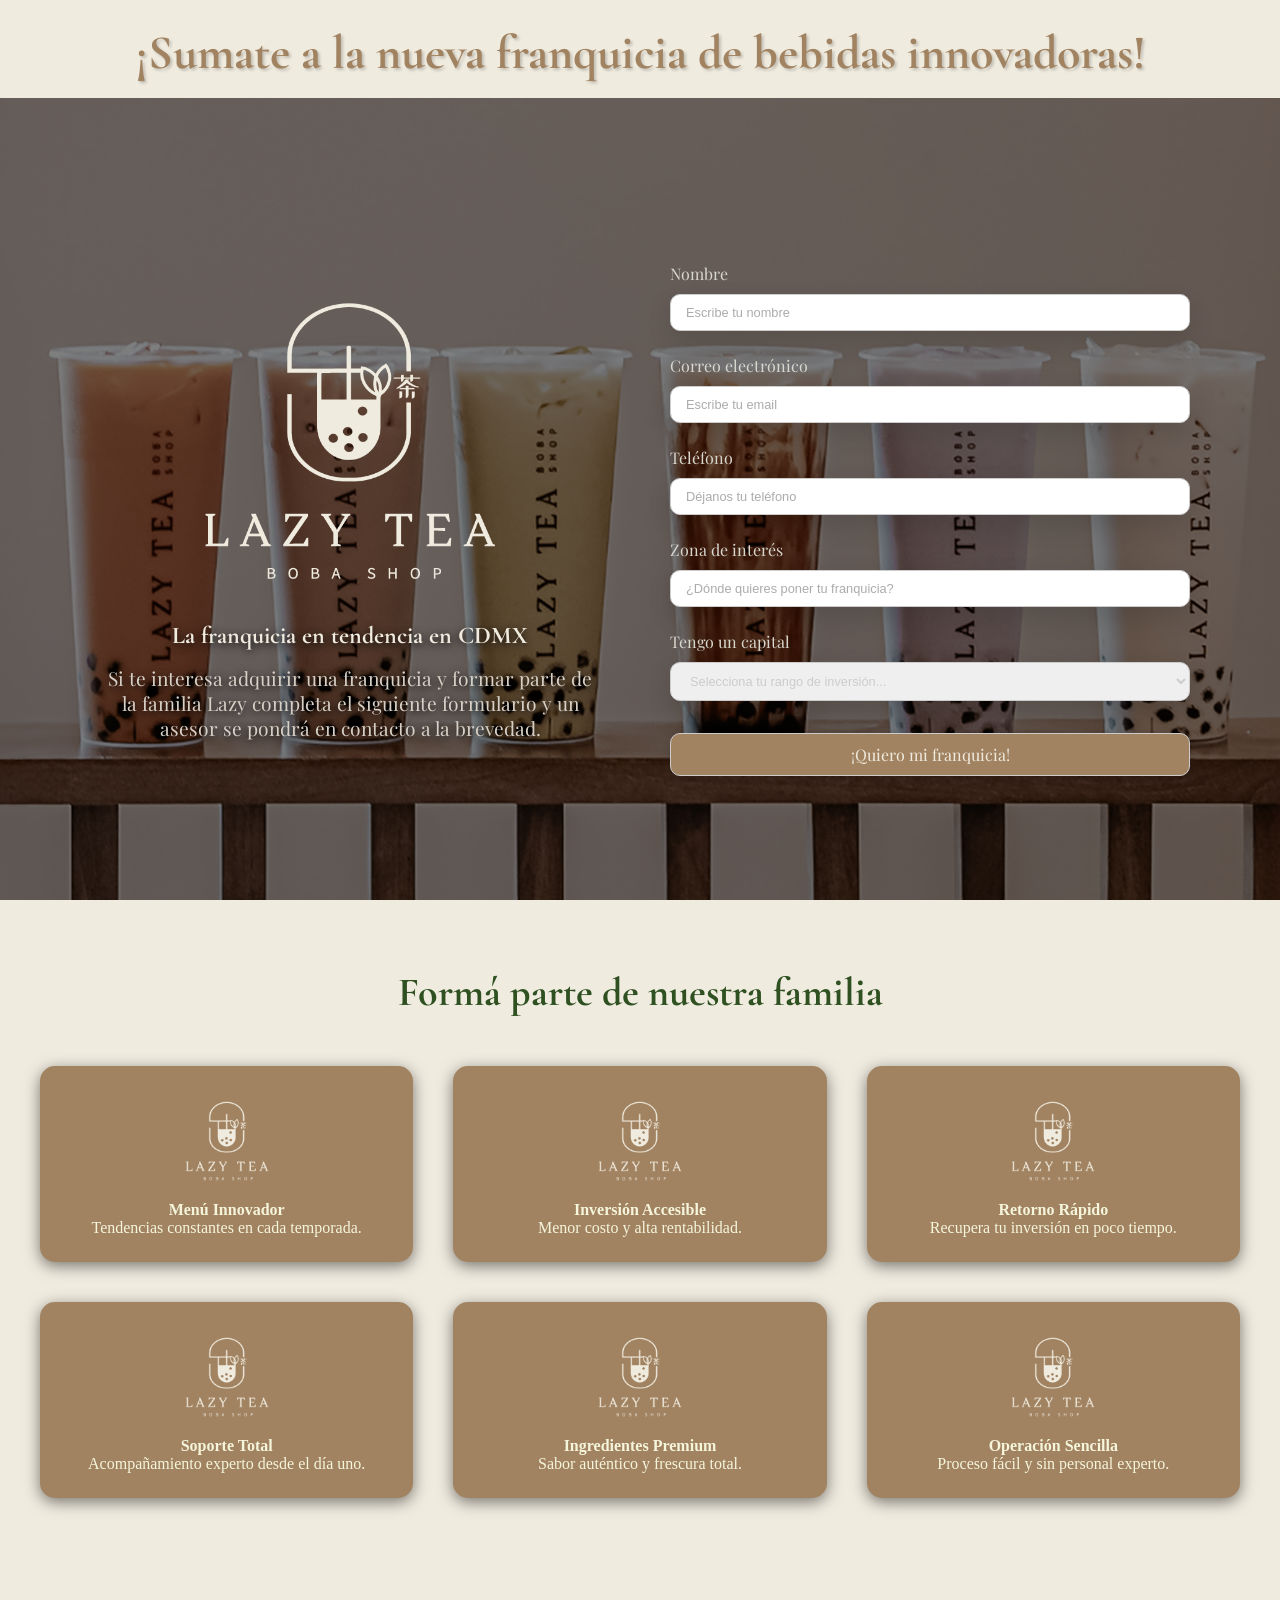
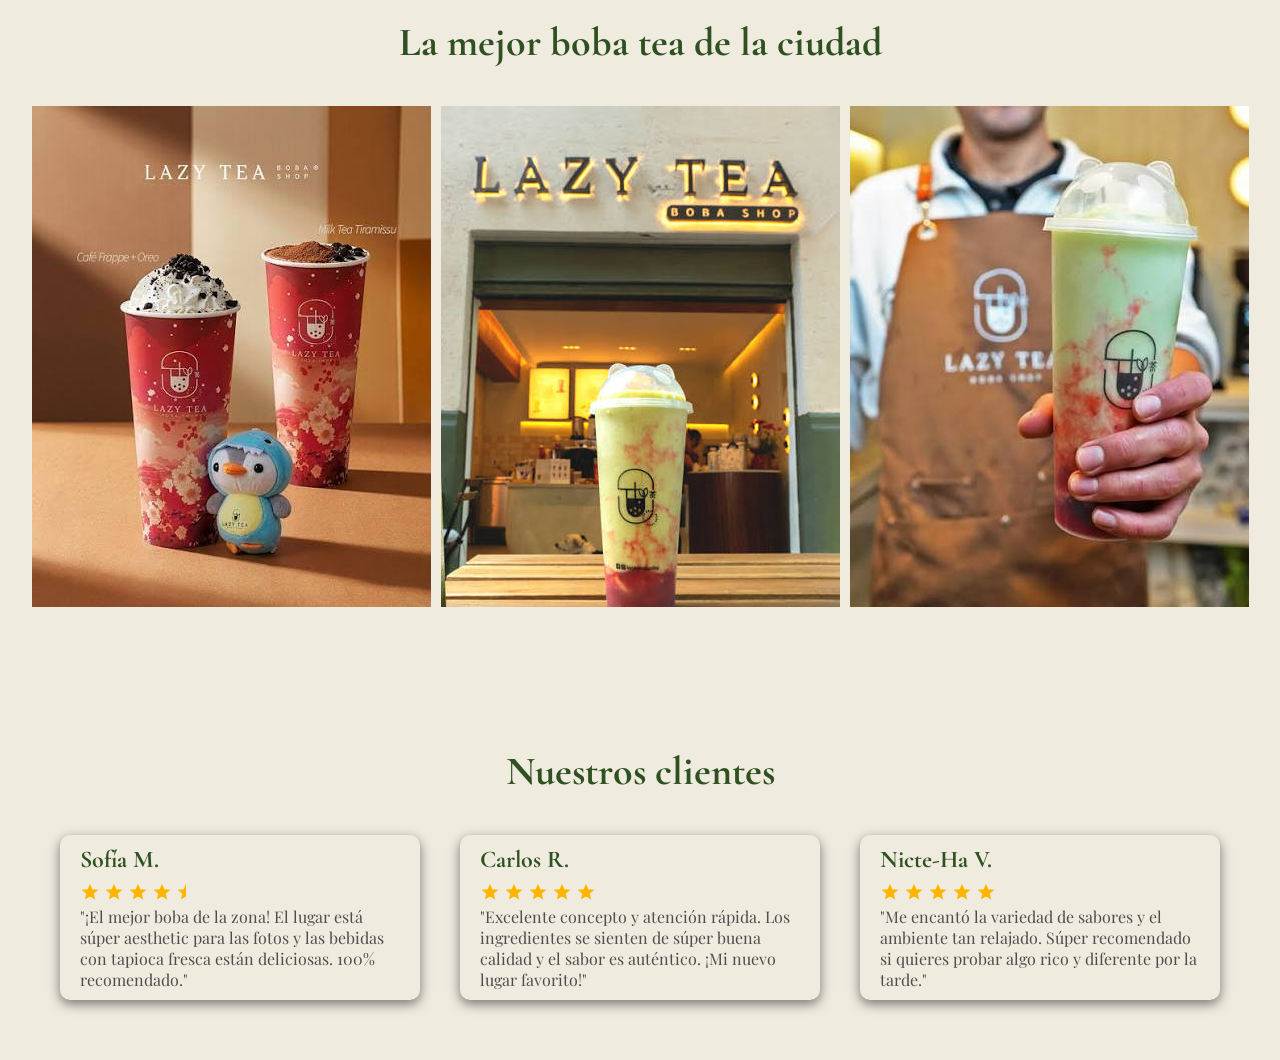
==== index.html @ 4c501038 "fix: forzar actualización de rutas e iconos" ====
<!doctype html>
<html lang="es">
  <head>
    <meta charset="UTF-8" />
    <meta name="viewport" content="width=device-width, initial-scale=1.0" />
    <title>Lazy Tea Boba Shop Franquicias</title>
    <link rel="preconnect" href="https://fonts.googleapis.com" />
    <link rel="preconnect" href="https://fonts.gstatic.com" crossorigin />
    <link
      href="https://fonts.googleapis.com/css2?family=Cormorant+Garamond:ital,wght@0,300..700;1,300..700&family=Playfair+Display:ital,wght@0,400..900;1,400..900&display=swap"
      rel="stylesheet"
    />
    <link rel="stylesheet" href="./styles/style.css" />
  </head>
  <body>
    <div class="container">
      <header class="header">
        <h2 class="header__title">
          ¡Sumate a la nueva franquicia de bebidas innovadoras!
        </h2>
      </header>

      <section class="hero-section">
        <div class="hero-section__container">
          <div class="hero-section__info">
            <img
              class="hero-section__logo"
              src="./assets/icon/Logo BCO.png"
              alt="Logo Lazy Tea"
            />
            <h2 class="hero-section__title">
              La franquicia en tendencia en CDMX
            </h2>
            <p class="hero-section__description">
              Si te interesa adquirir una franquicia y formar parte de la
              familia Lazy completa el siguiente formulario y un asesor se
              pondrá en contacto a la brevedad.
            </p>
          </div>

          <div class="form-section__form">
            <form class="form">
              <!-- Nombre -->
              <div class="form__group">
                <label class="form__label" for="nombre">Nombre</label>
                <input
                  class="form__input"
                  type="text"
                  id="nombre"
                  placeholder="Escribe tu nombre"
                  required
                />
              </div>

              <!-- Correo -->
              <div class="form__group">
                <label class="form__label" for="correo"
                  >Correo electrónico</label
                >
                <input
                  class="form__input"
                  type="email"
                  id="correo"
                  placeholder="Escribe tu email"
                  required
                />
              </div>

              <!-- Teléfono -->
              <div class="form__group">
                <label class="form__label" for="telefono">Teléfono</label>
                <input
                  class="form__input"
                  type="tel"
                  id="telefono"
                  placeholder="Déjanos tu teléfono"
                  required
                />
              </div>

              <!-- Zona de interés -->
              <div class="form__group">
                <label class="form__label" for="zona">Zona de interés</label>
                <input
                  class="form__input"
                  type="text"
                  id="zona"
                  placeholder="¿Dónde quieres poner tu franquicia?"
                  required
                />
              </div>

              <!-- Capital -->
              <div class="form__group">
                <label class="form__label" for="capital"
                  >Tengo un capital</label
                >
                <select
                  class="form__input"
                  name="capital"
                  id="capital"
                  required
                >
                  <option value="" disabled selected>
                    Selecciona tu rango de inversión...
                  </option>
                  <option value="250k - 500k">$250,000 - $500,000 MXN</option>
                  <option value="500k - 750K">$500,000 - $750,000 MXN</option>
                  <option value="750k - 1M">$750,000 - $1,000,000 MXN</option>
                  <option value="1M +">Más de $1,000,000.00</option>
                </select>
              </div>

              <button class="form__button" type="submit">
                ¡Quiero mi franquicia!
              </button>
            </form>
          </div>
        </div>
      </section>

      <section class="features">
        <div class="features__content">
          <h3 class="features__title">Formá parte de nuestra familia</h3>
          <div class="features__item">
            <img
              class="features__item-img"
              src="./assets/icon/Logo BCO.png"
              alt="Menú Innovador"
            />
            <p class="features__item-title"><b>Menú Innovador</b></p>
            <p class="features__item-description">
              Tendencias constantes en cada temporada.
            </p>
          </div>
          <div class="features__item">
            <img
              class="features__item-img"
              src="./assets/icon/Logo BCO.png"
              alt="Inversión Accesible"
            />
            <p class="features__item-title"><b>Inversión Accesible</b></p>
            <p class="features__item-description">
              Menor costo y alta rentabilidad.
            </p>
          </div>
          <div class="features__item">
            <img
              class="features__item-img"
              src="./assets/icon/Logo BCO.png"
              alt="Retorno Rápido"
            />
            <p class="features__item-title"><b>Retorno Rápido</b></p>
            <p class="features__item-description">
              Recupera tu inversión en poco tiempo.
            </p>
          </div>
          <div class="features__item">
            <img
              class="features__item-img"
              src="./assets/icon/Logo BCO.png"
              alt="Soporte Total"
            />
            <p class="features__item-title"><b>Soporte Total</b></p>
            <p class="features__item-description">
              Acompañamiento experto desde el día uno.
            </p>
          </div>
          <div class="features__item">
            <img
              class="features__item-img"
              src="./assets/icon/Logo BCO.png"
              alt="Ingredientes Premium"
            />
            <p class="features__item-title"><b>Ingredientes Premium</b></p>
            <p class="features__item-description">
              Sabor auténtico y frescura total.
            </p>
          </div>
          <div class="features__item">
            <img
              class="features__item-img"
              src="./assets/icon/Logo BCO.png"
              alt="Operación Sencilla"
            />
            <p class="features__item-title"><b>Operación Sencilla</b></p>
            <p class="features__item-description">
              Proceso fácil y sin personal experto.
            </p>
          </div>
        </div>
      </section>

      <section class="content">
        <p class="content__title"><b> La mejor boba tea de la ciudad </b></p>
        <div class="content__gallery">
          <img
            src="./assets/images/background/images (1).jfif"
            alt="Boba Tea 1"
          />
          <img
            src="./assets/images/background/images (2).jfif"
            alt="Boba Tea 2"
          />
          <img
            src="./assets/images/background/images (3).jfif"
            alt="Boba Tea 3"
          />
        </div>
      </section>

      <section class="reviews">
        <div class="reviews__content">
          <h4 class="reviews__title">Nuestros clientes</h4>
          <div class="reviews__card">
            <p class="reviews__user"><b> Sofía M.</b></p>
            <span class="review__stars">
              <img class="review__star" src="assets/icon/stars.svg" alt="" />
              <img class="review__star" src="assets/icon/stars.svg" alt="" />
              <img class="review__star" src="assets/icon/stars.svg" alt="" />
              <img class="review__star" src="assets/icon/stars.svg" alt="" />
              <img
                class="review__star"
                src="assets/icon/half-star.svg"
                alt=""
              />
            </span>
            <p class="reviews__review">
              "¡El mejor boba de la zona! El lugar está súper aesthetic para las
              fotos y las bebidas con tapioca fresca están deliciosas. 100%
              recomendado."
            </p>
          </div>
          <div class="reviews__card">
            <p class="reviews__user"><b>Carlos R.</b></p>
            <span class="review__stars">
              <img class="review__star" src="assets/icon/stars.svg" alt="" />
              <img class="review__star" src="assets/icon/stars.svg" alt="" />
              <img class="review__star" src="assets/icon/stars.svg" alt="" />
              <img class="review__star" src="assets/icon/stars.svg" alt="" />
              <img class="review__star" src="assets/icon/stars.svg" alt="" />
            </span>
            <p class="reviews__review">
              "Excelente concepto y atención rápida. Los ingredientes se sienten
              de súper buena calidad y el sabor es auténtico. ¡Mi nuevo lugar
              favorito!"
            </p>
          </div>
          <div class="reviews__card">
            <p class="reviews__user"><b>Nicte-Ha V.</b></p>
            <span class="review__stars">
              <img class="review__star" src="assets/icon/stars.svg" alt="" />
              <img class="review__star" src="assets/icon/stars.svg" alt="" />
              <img class="review__star" src="assets/icon/stars.svg" alt="" />
              <img class="review__star" src="assets/icon/stars.svg" alt="" />
              <img class="review__star" src="assets/icon/stars.svg" alt="" />
            </span>
            <p class="reviews__review">
              "Me encantó la variedad de sabores y el ambiente tan relajado.
              Súper recomendado si quieres probar algo rico y diferente por la
              tarde."
            </p>
          </div>
        </div>
      </section>
      <footer class="footer"></footer>
    </div>
  </body>
</html>
---- styles/style.css ----
@import url(./main/variables.css);

@import url(./blocks/header.css);
@import url(./blocks/hero.css);
@import url(./blocks/form.css);
@import url(./blocks/features.css);
@import url(./blocks/features.css);
@import url(./blocks/content.css);
@import url(./blocks/reviews.css);
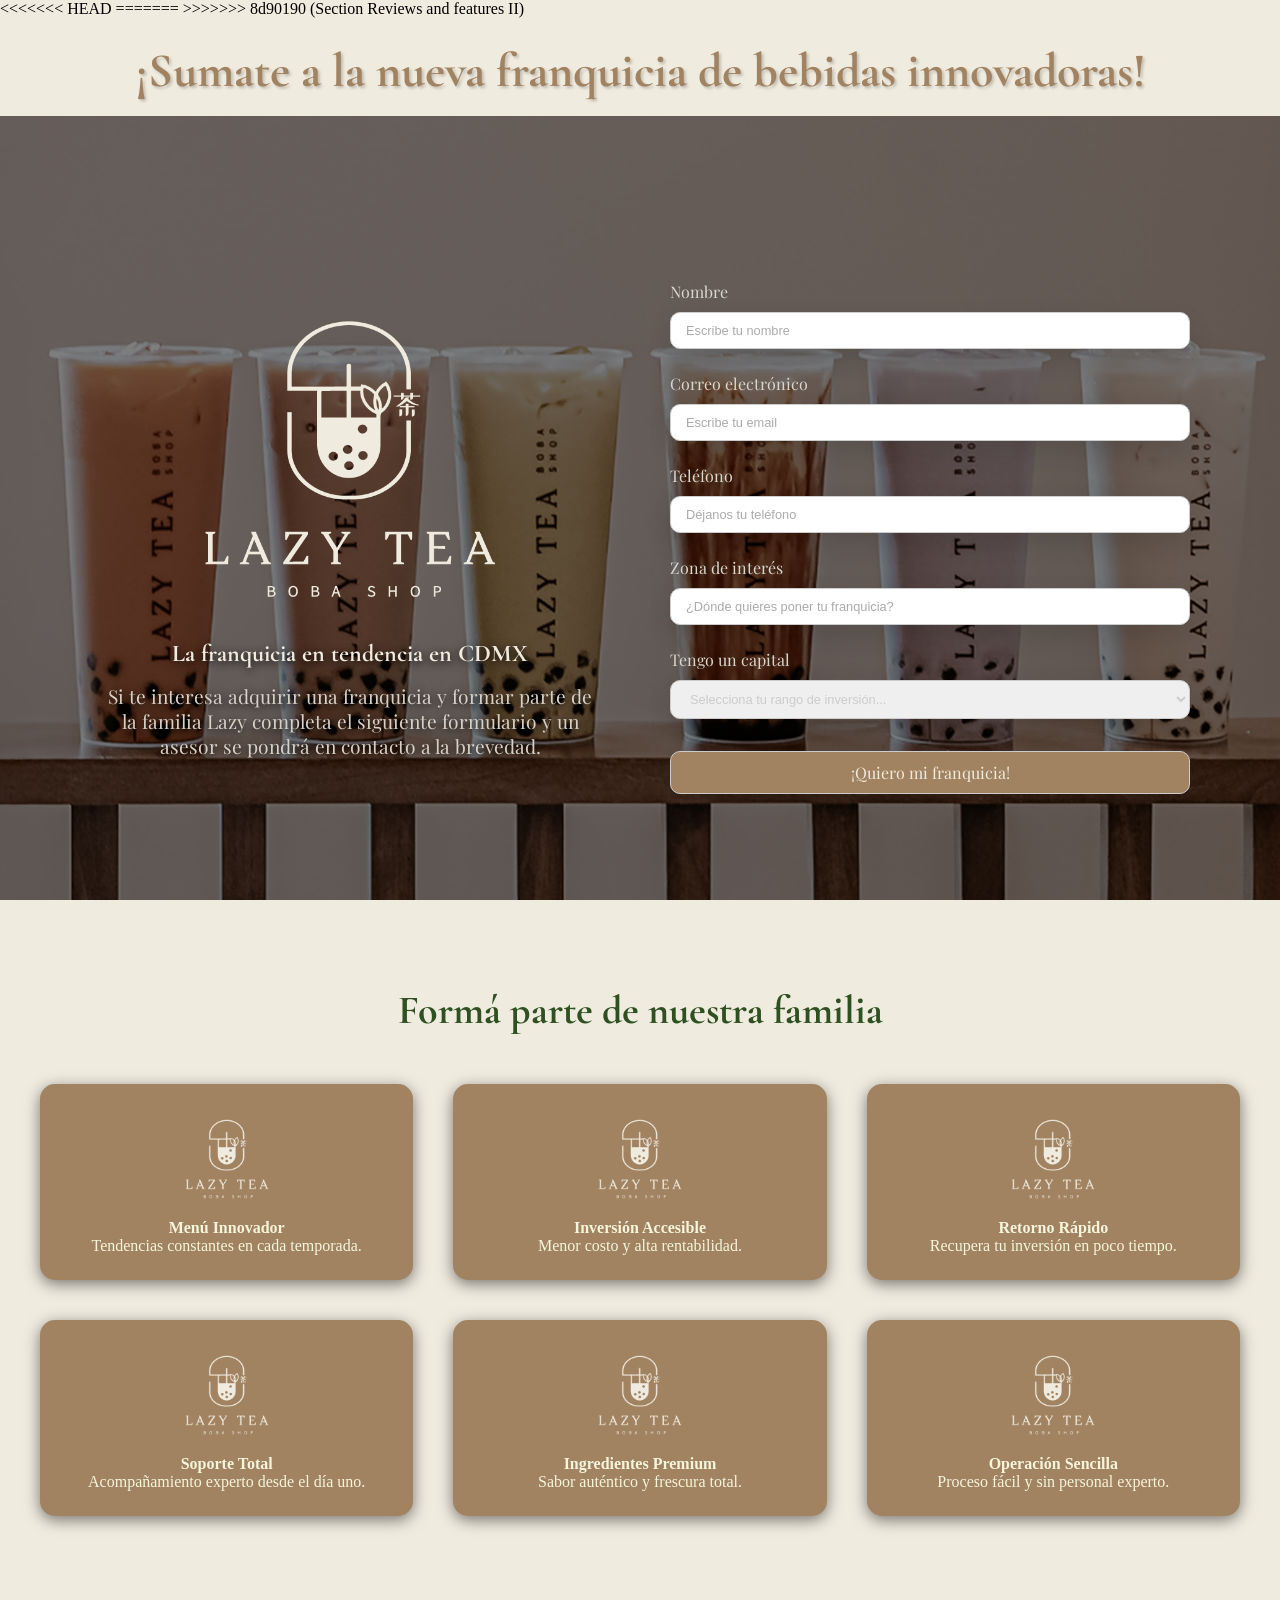
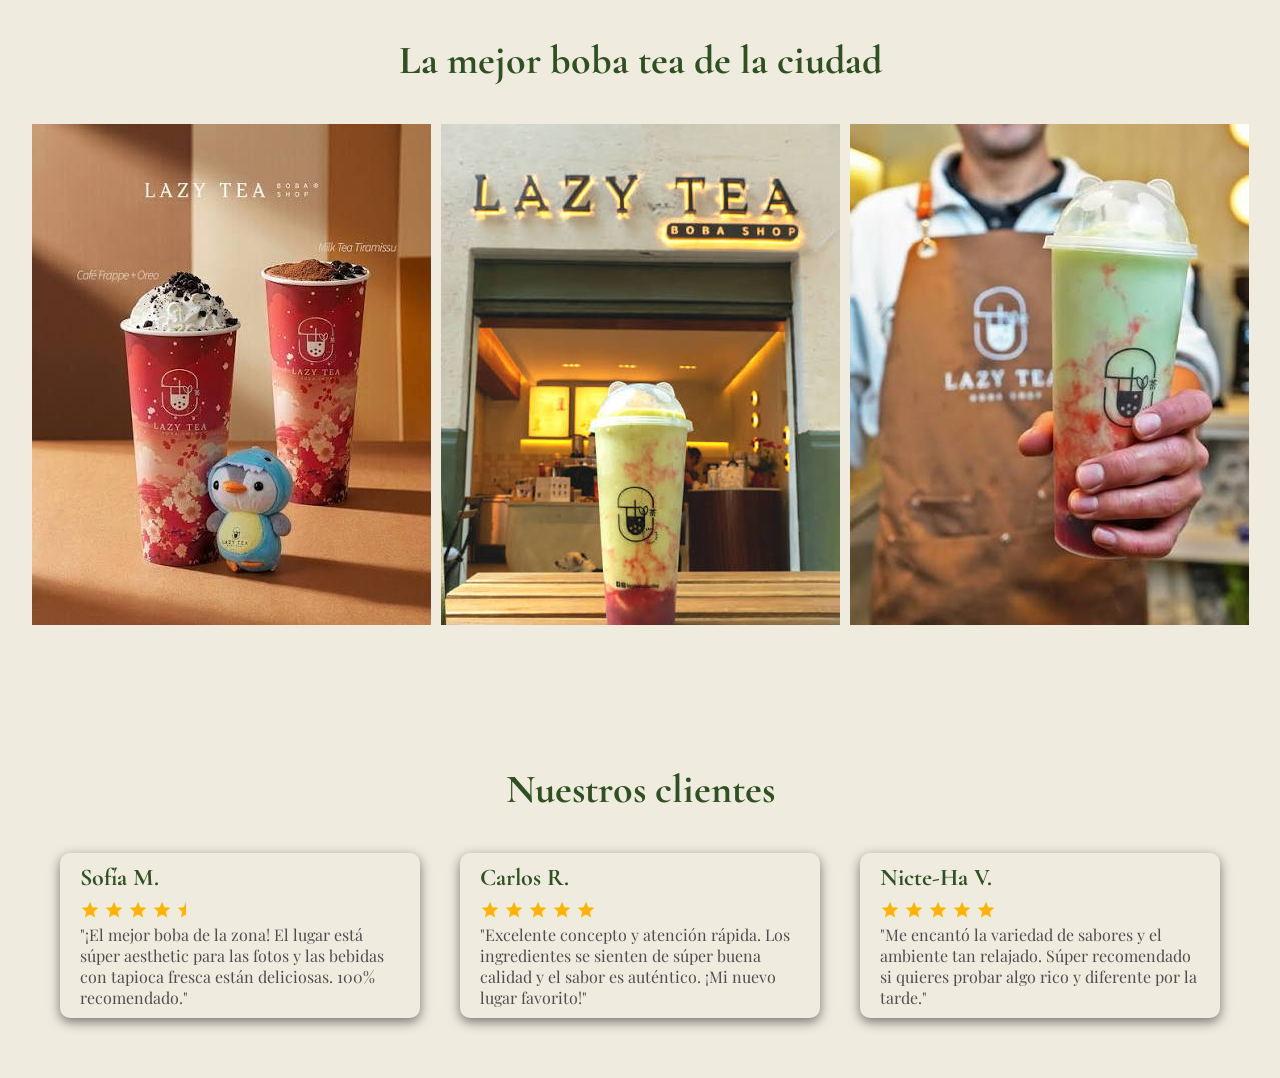
==== commit da9786c0: "fix: actualizacion de rutas y estilos" ====
--- a/index.html
+++ b/index.html
@@ -4,6 +4,7 @@
     <meta charset="UTF-8" />
     <meta name="viewport" content="width=device-width, initial-scale=1.0" />
     <title>Lazy Tea Boba Shop Franquicias</title>
+<<<<<<< HEAD
     <link rel="preconnect" href="https://fonts.googleapis.com" />
     <link rel="preconnect" href="https://fonts.gstatic.com" crossorigin />
     <link
@@ -13,6 +14,14 @@
     <link rel="stylesheet" href="./styles/style.css" />
   </head>
   <body>
+=======
+    <link rel="preconnect" href="https://fonts.googleapis.com">
+    <link rel="preconnect" href="https://fonts.gstatic.com" crossorigin>
+    <link href="https://fonts.googleapis.com/css2?family=Cormorant+Garamond:ital,wght@0,300..700;1,300..700&family=Playfair+Display:ital,wght@0,400..900;1,400..900&display=swap" rel="stylesheet">
+    <link rel="stylesheet" href="./styles/style.css">
+</head>
+<body>
+>>>>>>> 8d90190 (Section Reviews and features II)
     <div class="container">
       <header class="header">
         <h2 class="header__title">
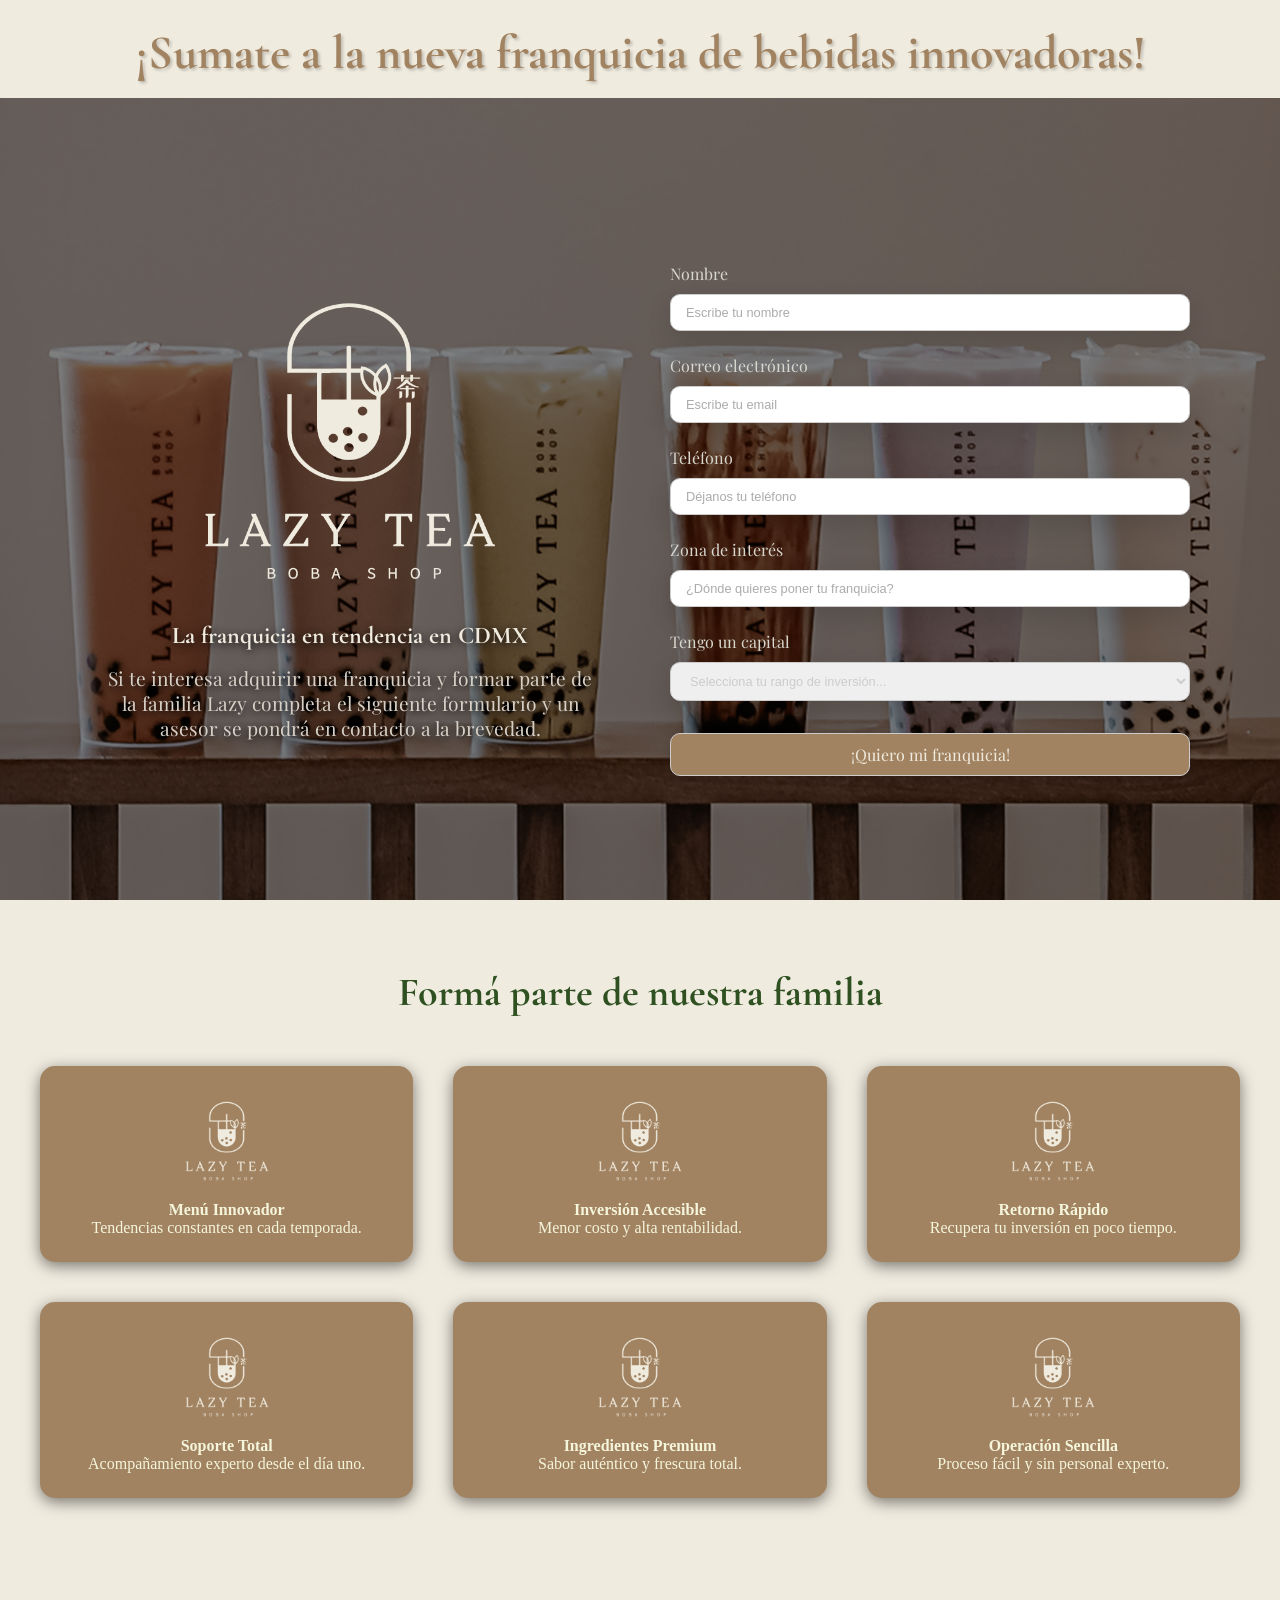
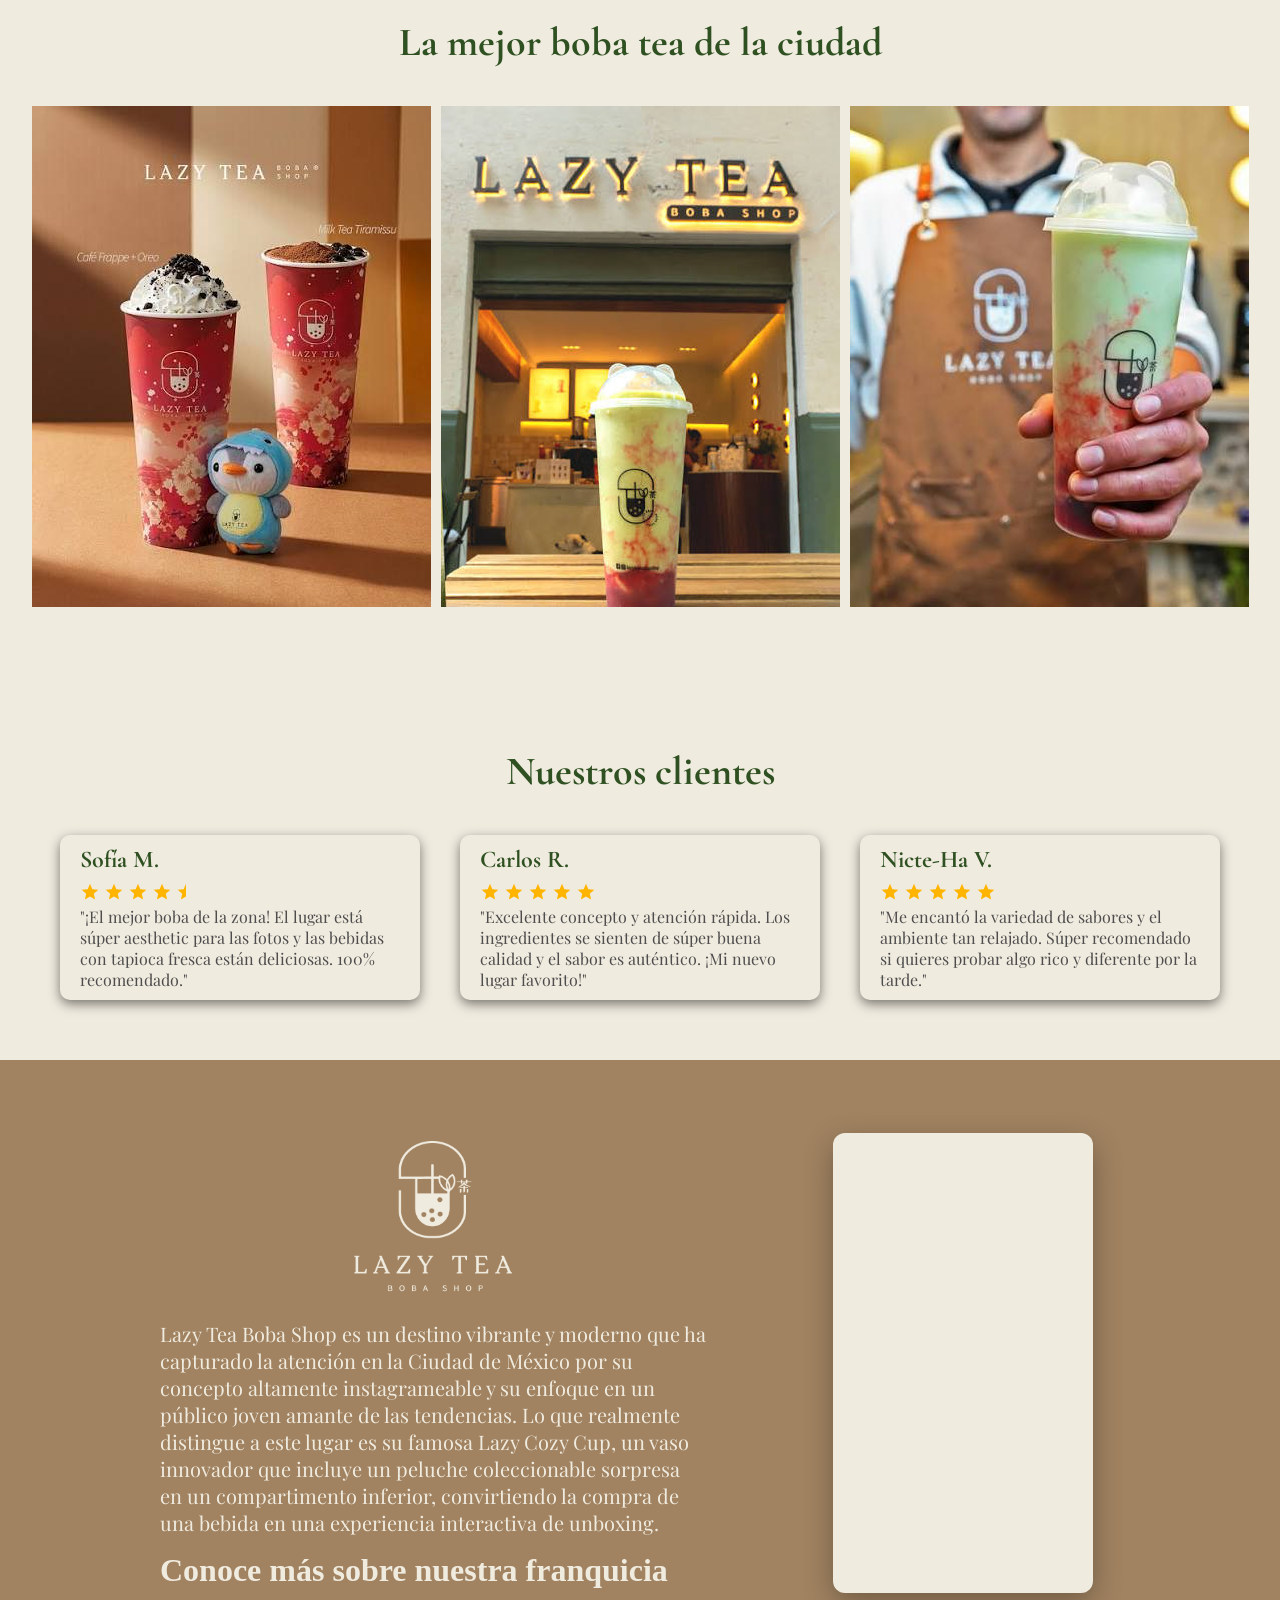
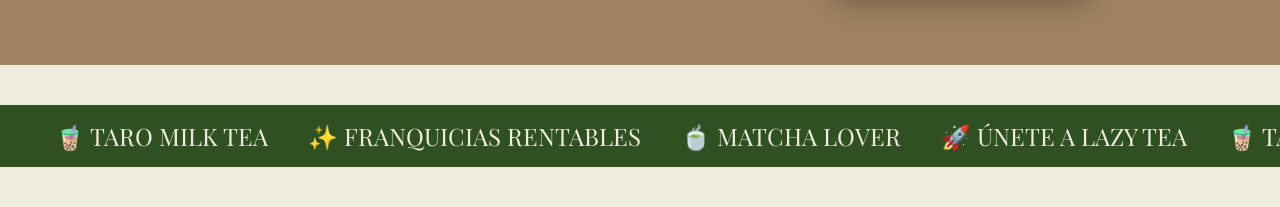
==== commit c33c8d2b: "add sections - Video and Marquee" ====
--- a/index.html
+++ b/index.html
@@ -4,7 +4,6 @@
     <meta charset="UTF-8" />
     <meta name="viewport" content="width=device-width, initial-scale=1.0" />
     <title>Lazy Tea Boba Shop Franquicias</title>
-<<<<<<< HEAD
     <link rel="preconnect" href="https://fonts.googleapis.com" />
     <link rel="preconnect" href="https://fonts.gstatic.com" crossorigin />
     <link
@@ -14,14 +13,12 @@
     <link rel="stylesheet" href="./styles/style.css" />
   </head>
   <body>
-=======
     <link rel="preconnect" href="https://fonts.googleapis.com">
     <link rel="preconnect" href="https://fonts.gstatic.com" crossorigin>
     <link href="https://fonts.googleapis.com/css2?family=Cormorant+Garamond:ital,wght@0,300..700;1,300..700&family=Playfair+Display:ital,wght@0,400..900;1,400..900&display=swap" rel="stylesheet">
     <link rel="stylesheet" href="./styles/style.css">
 </head>
 <body>
->>>>>>> 8d90190 (Section Reviews and features II)
     <div class="container">
       <header class="header">
         <h2 class="header__title">
@@ -272,6 +269,49 @@
           </div>
         </div>
       </section>
+      <section class="video">
+        <div class="video__background">
+          <div class="video__title-container">
+            <img src="./assets/icon/Logo BCO.png" alt="">
+            <p class="video__container-description">Lazy Tea Boba Shop es un destino vibrante y moderno que ha capturado la atención en la Ciudad de México por su concepto altamente instagrameable y su enfoque en un público joven amante de las tendencias. Lo que realmente distingue a este lugar es su famosa Lazy Cozy Cup, un vaso innovador que incluye un peluche coleccionable sorpresa en un compartimento inferior, convirtiendo la compra de una bebida en una experiencia interactiva de unboxing.</p>
+            <h4 >Conoce más sobre nuestra franquicia</h4>
+          </div>
+          <div class="video__container">
+            <iframe src="https://www.youtube.com/embed/dgADpzmaeHM" 
+            title="YouTube video player" 
+            frameborder="0" 
+            allow="accelerometer; autoplay; clipboard-write; encrypted-media; gyroscope; picture-in-picture; web-share" 
+            allowfullscreen>
+            </iframe>
+          </div>
+        </div>
+      </section>
+
+      <section class="marquee">
+        <div class="marquee__container">
+          <div class="marquee__track">
+            <div class="marquee__content">
+              <span>🧋 Taro Milk Tea</span>
+              <span>✨ Franquicias Rentables</span>
+              <span>🍵 Matcha Lover</span>
+              <span>🚀 Únete a Lazy Tea</span>
+            </div>
+            <div class="marquee__content" aria-hidden="true">
+              <span>🧋 Taro Milk Tea</span>
+              <span>✨ Franquicias Rentables</span>
+              <span>🍵 Matcha Lover</span>
+              <span>🚀 Únete a Lazy Tea</span>
+          </div>
+            <div class="marquee__content" aria-hidden="true">
+              <span>🧋 Taro Milk Tea</span>
+              <span>✨ Franquicias Rentables</span>
+              <span>🍵 Matcha Lover</span>
+              <span>🚀 Únete a Lazy Tea</span>
+          </div>
+          </div>
+        </div>
+      </section>
+
       <footer class="footer"></footer>
     </div>
   </body>
--- a/styles/style.css
+++ b/styles/style.css
@@ -7,3 +7,5 @@
 @import url(./blocks/features.css);
 @import url(./blocks/content.css);
 @import url(./blocks/reviews.css);
+@import url(./blocks/video.css);
+@import url(./blocks/marquee.css);
--- a/styles/style.css
+++ b/styles/style.css
@@ -7,3 +7,5 @@
 @import url(./blocks/features.css);
 @import url(./blocks/content.css);
 @import url(./blocks/reviews.css);
+@import url(./blocks/video.css);
+@import url(./blocks/marquee.css);
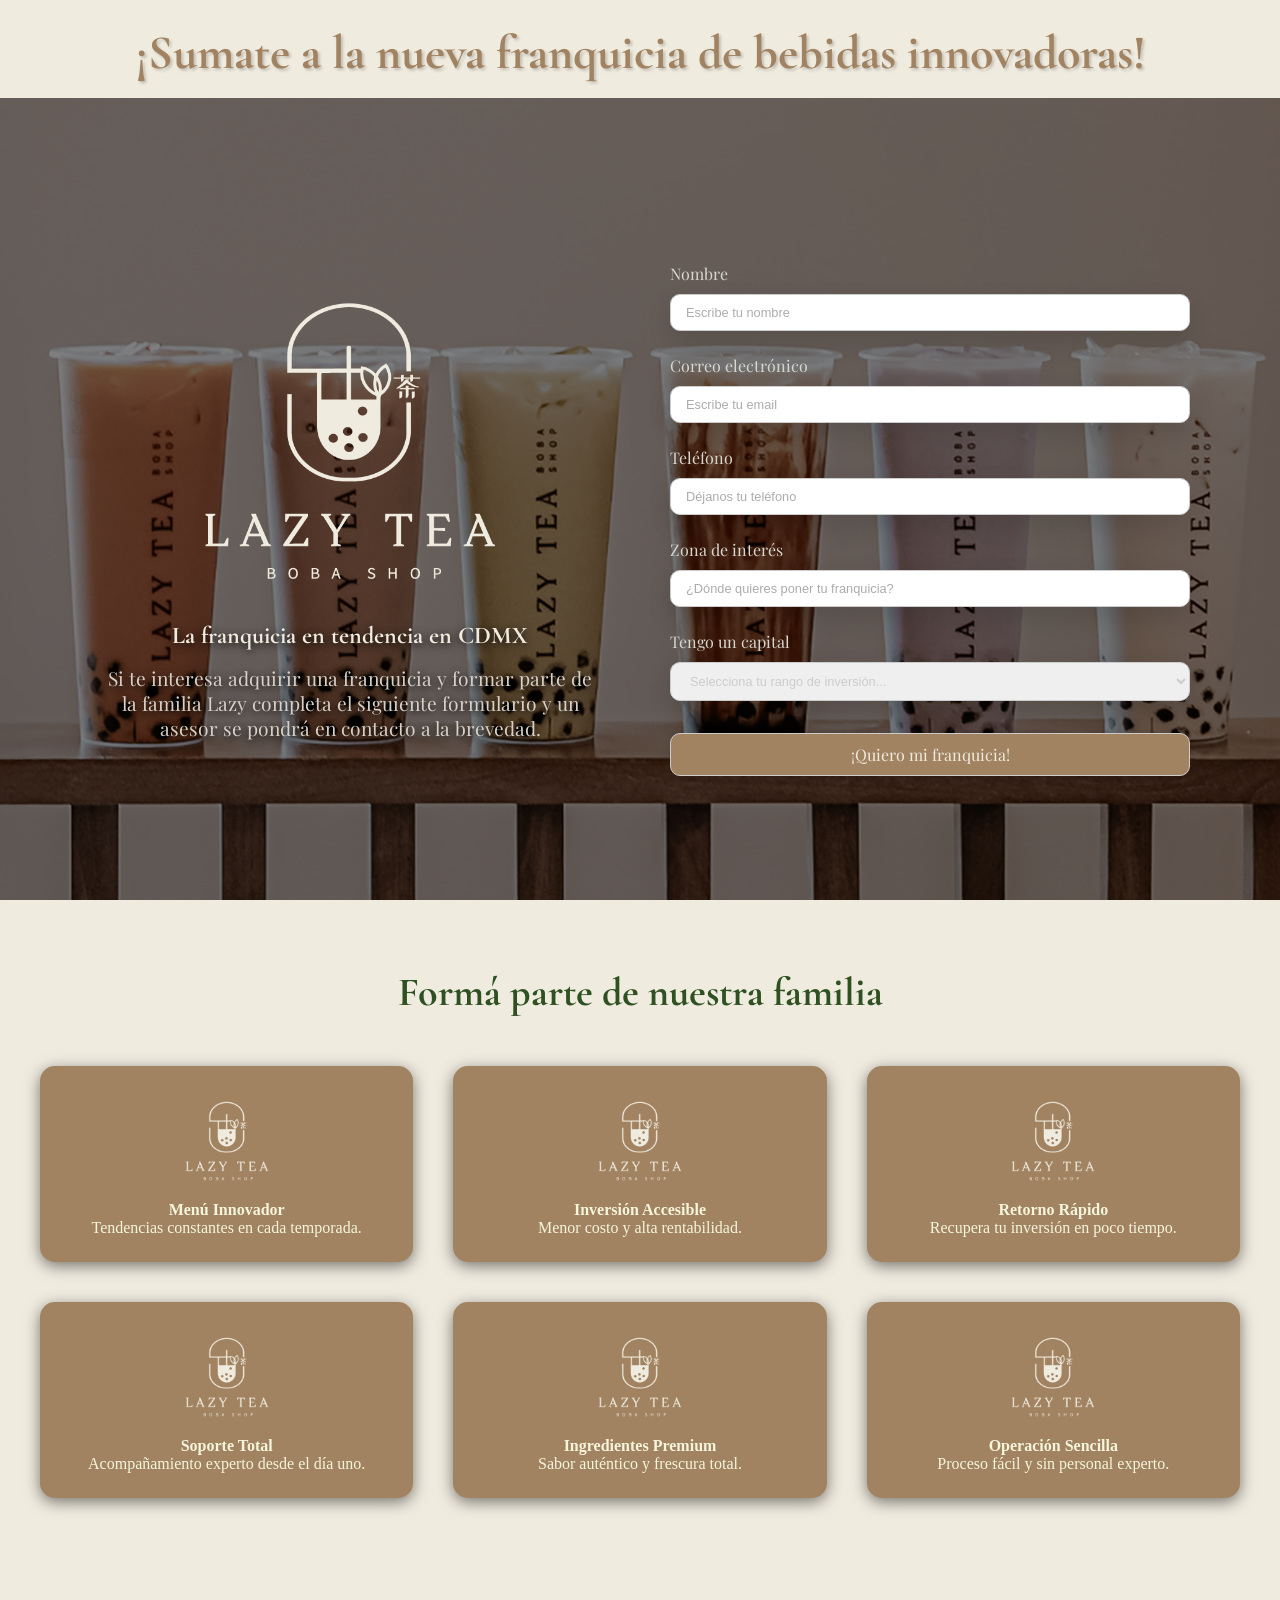
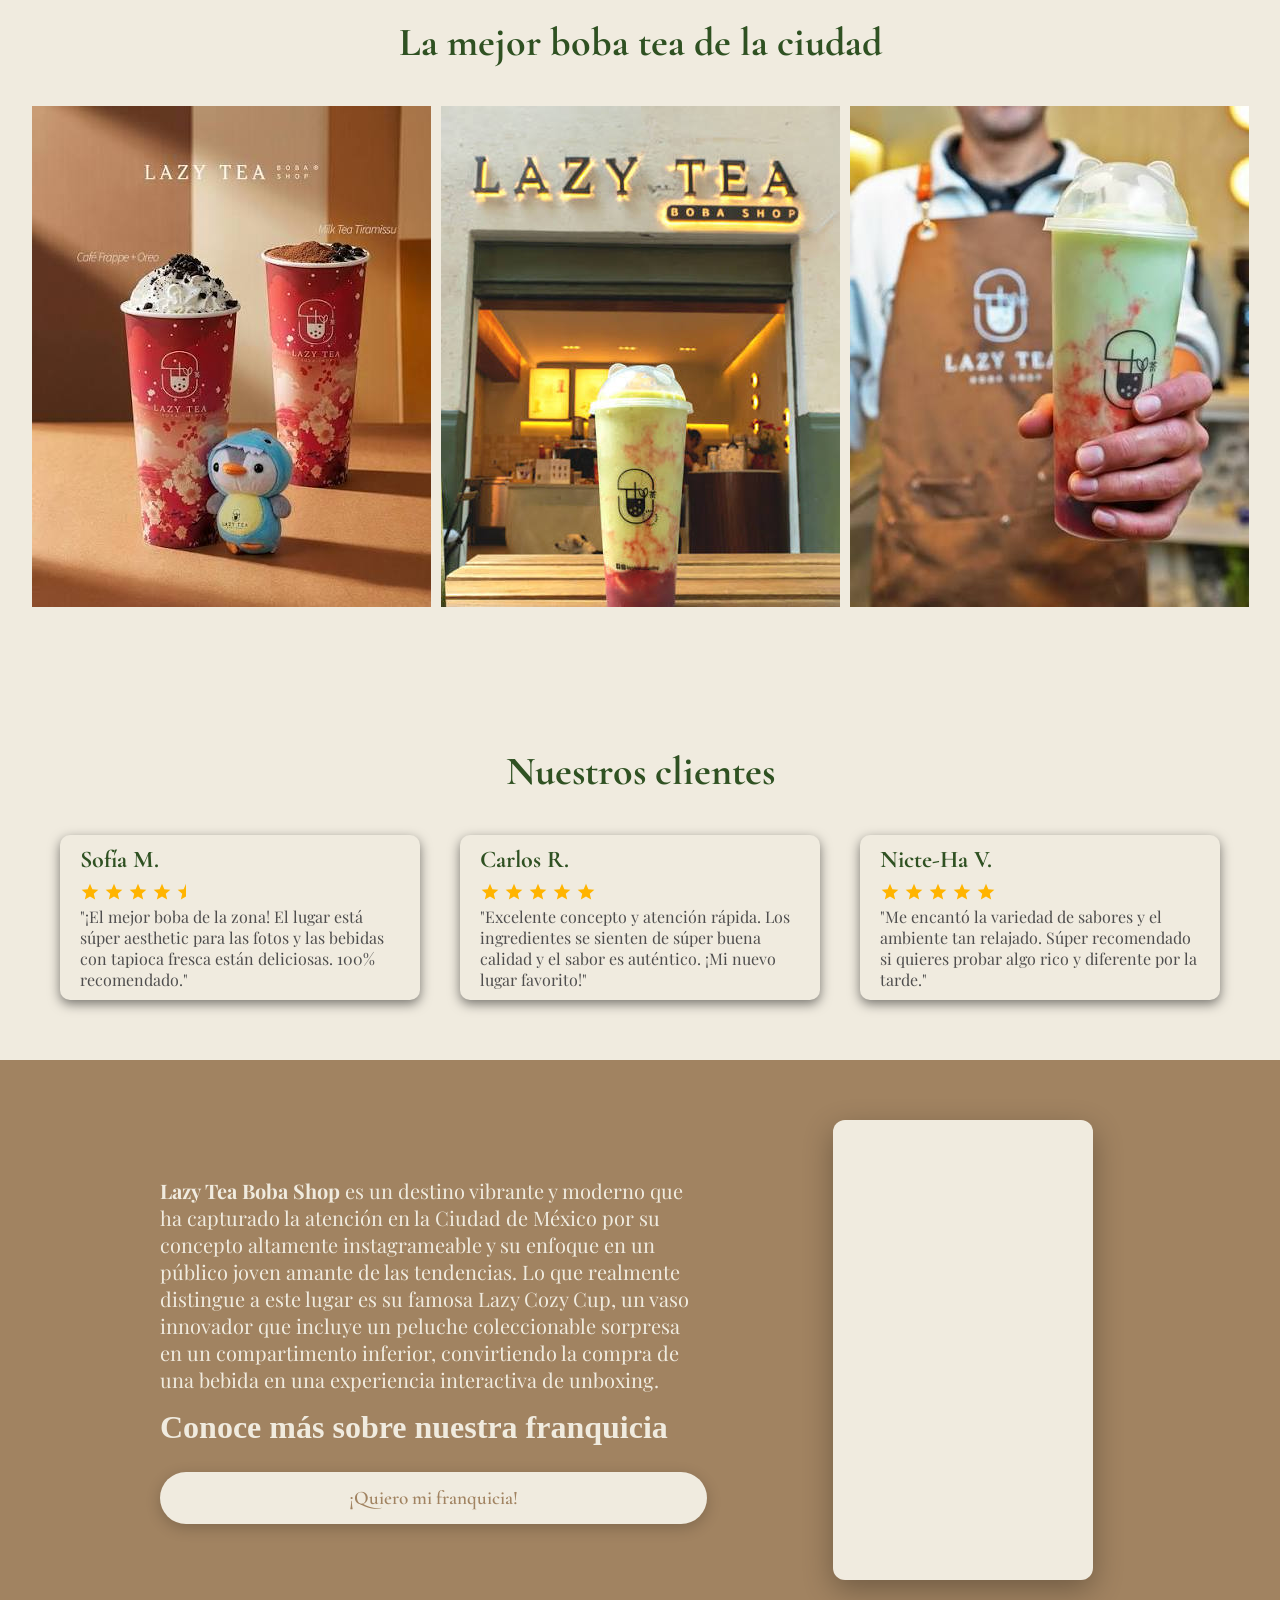
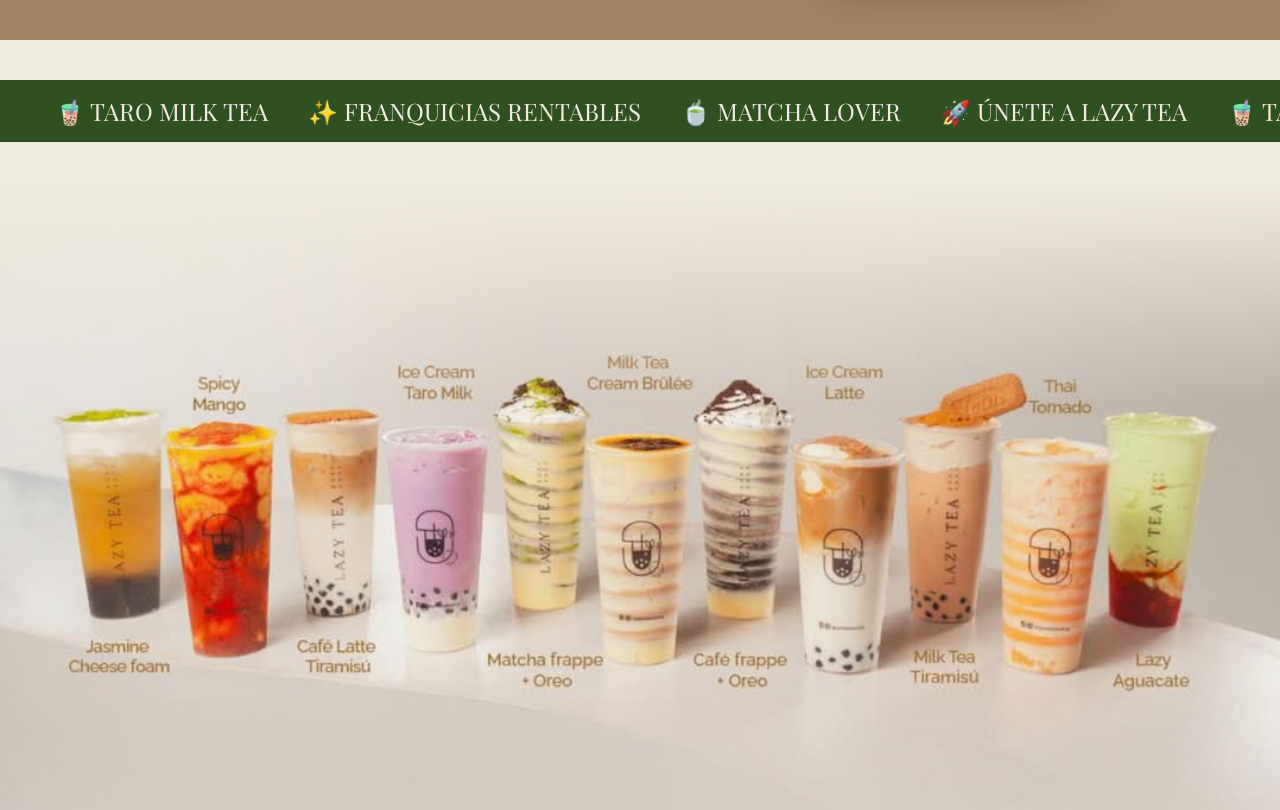
==== commit f2584b4c: "add sections - Img Background Bobas and Button" ====
--- a/index.html
+++ b/index.html
@@ -26,7 +26,7 @@
         </h2>
       </header>
 
-      <section class="hero-section">
+      <section class="hero-section" id="formulario">
         <div class="hero-section__container">
           <div class="hero-section__info">
             <img
@@ -272,9 +272,10 @@
       <section class="video">
         <div class="video__background">
           <div class="video__title-container">
-            <img src="./assets/icon/Logo BCO.png" alt="">
-            <p class="video__container-description">Lazy Tea Boba Shop es un destino vibrante y moderno que ha capturado la atención en la Ciudad de México por su concepto altamente instagrameable y su enfoque en un público joven amante de las tendencias. Lo que realmente distingue a este lugar es su famosa Lazy Cozy Cup, un vaso innovador que incluye un peluche coleccionable sorpresa en un compartimento inferior, convirtiendo la compra de una bebida en una experiencia interactiva de unboxing.</p>
+            
+            <p class="video__container-description"> <b>Lazy Tea Boba Shop</b> es un destino vibrante y moderno que ha capturado la atención en la Ciudad de México por su concepto altamente instagrameable y su enfoque en un público joven amante de las tendencias. Lo que realmente distingue a este lugar es su famosa Lazy Cozy Cup, un vaso innovador que incluye un peluche coleccionable sorpresa en un compartimento inferior, convirtiendo la compra de una bebida en una experiencia interactiva de unboxing.</p>
             <h4 >Conoce más sobre nuestra franquicia</h4>
+            <a href="#formulario" class="btn-franchise">¡Quiero mi franquicia!</a>
           </div>
           <div class="video__container">
             <iframe src="https://www.youtube.com/embed/dgADpzmaeHM" 
@@ -309,7 +310,16 @@
               <span>🚀 Únete a Lazy Tea</span>
           </div>
           </div>
-        </div>
+
+        </div>
+      </section>
+      
+      <section class="franchise">
+
+        <div class="franchise__bobas">
+          <img class="bobas" src="./assets/images/background/Bobas.jpg" alt="">
+        </div>
+        
       </section>
 
       <footer class="footer"></footer>
--- a/styles/style.css
+++ b/styles/style.css
@@ -9,3 +9,4 @@
 @import url(./blocks/reviews.css);
 @import url(./blocks/video.css);
 @import url(./blocks/marquee.css);
+@import url(./blocks/franchise.css);
--- a/styles/style.css
+++ b/styles/style.css
@@ -9,3 +9,4 @@
 @import url(./blocks/reviews.css);
 @import url(./blocks/video.css);
 @import url(./blocks/marquee.css);
+@import url(./blocks/franchise.css);
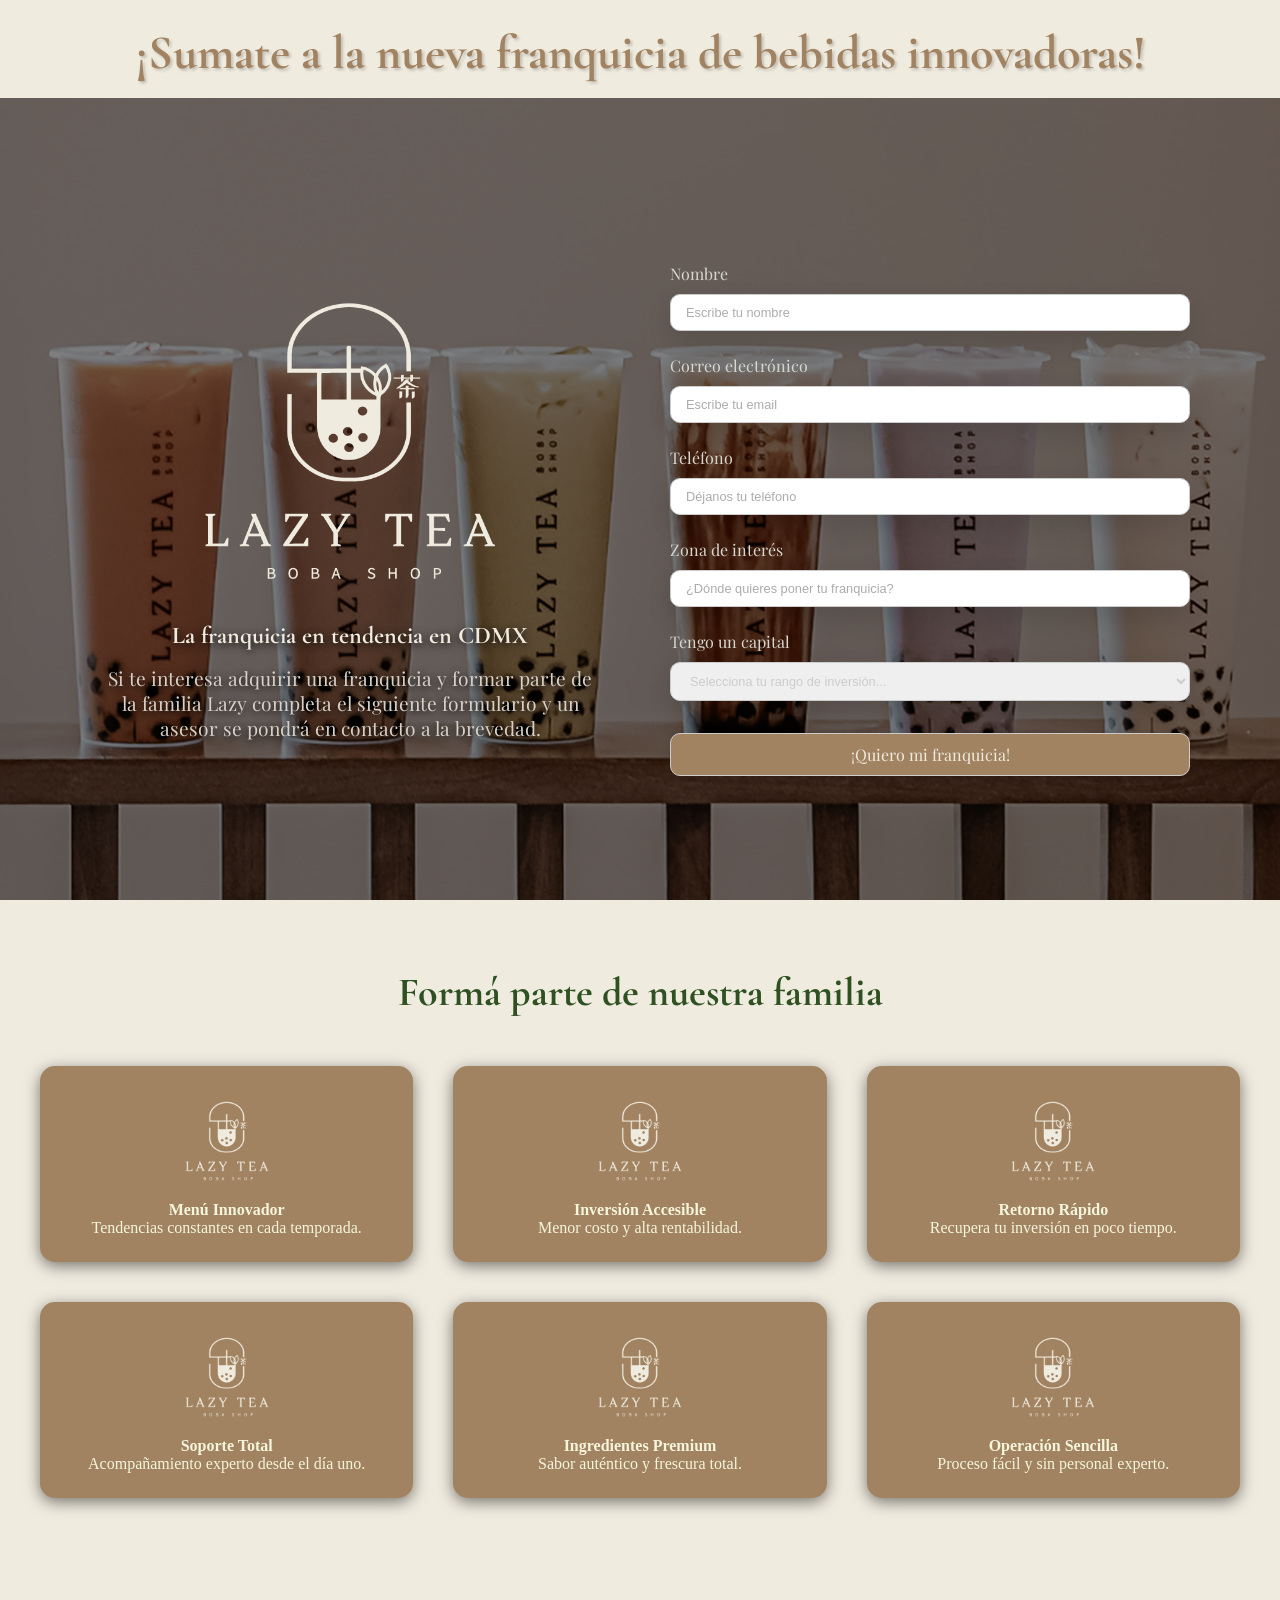
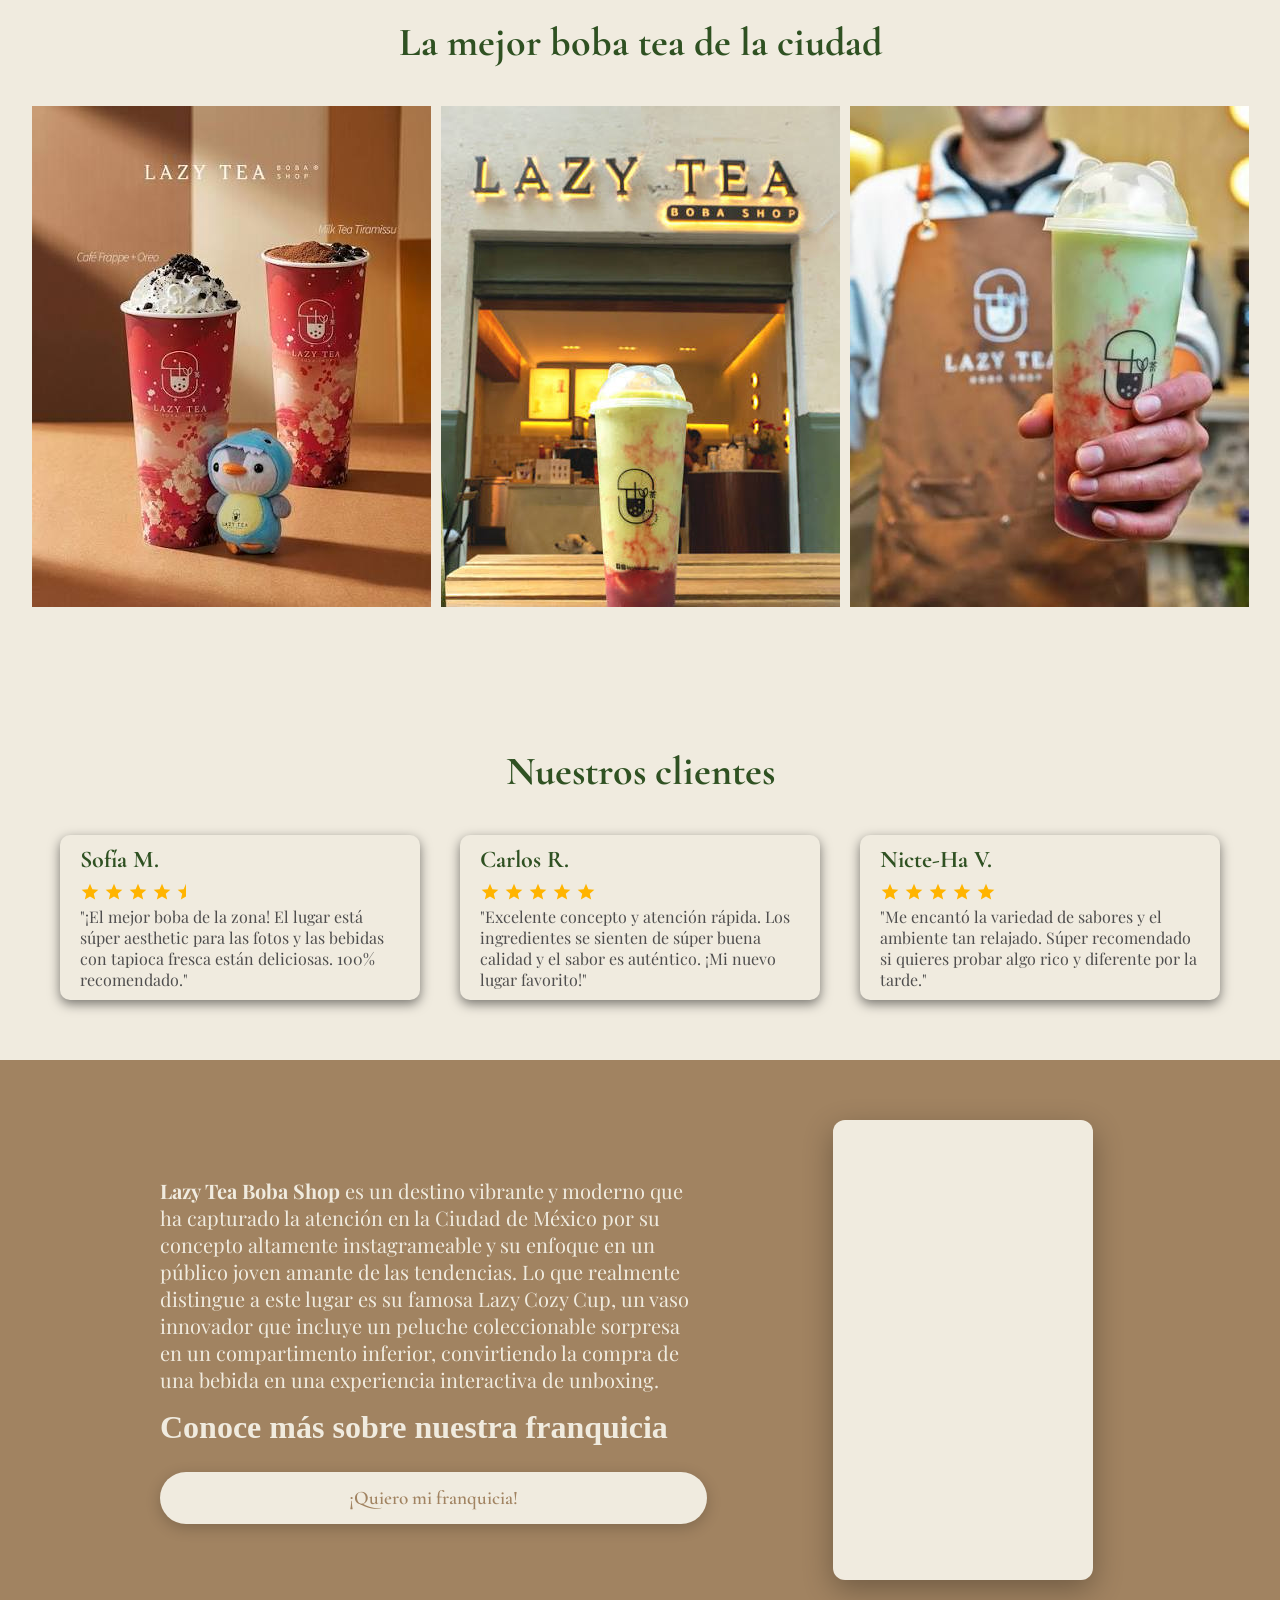
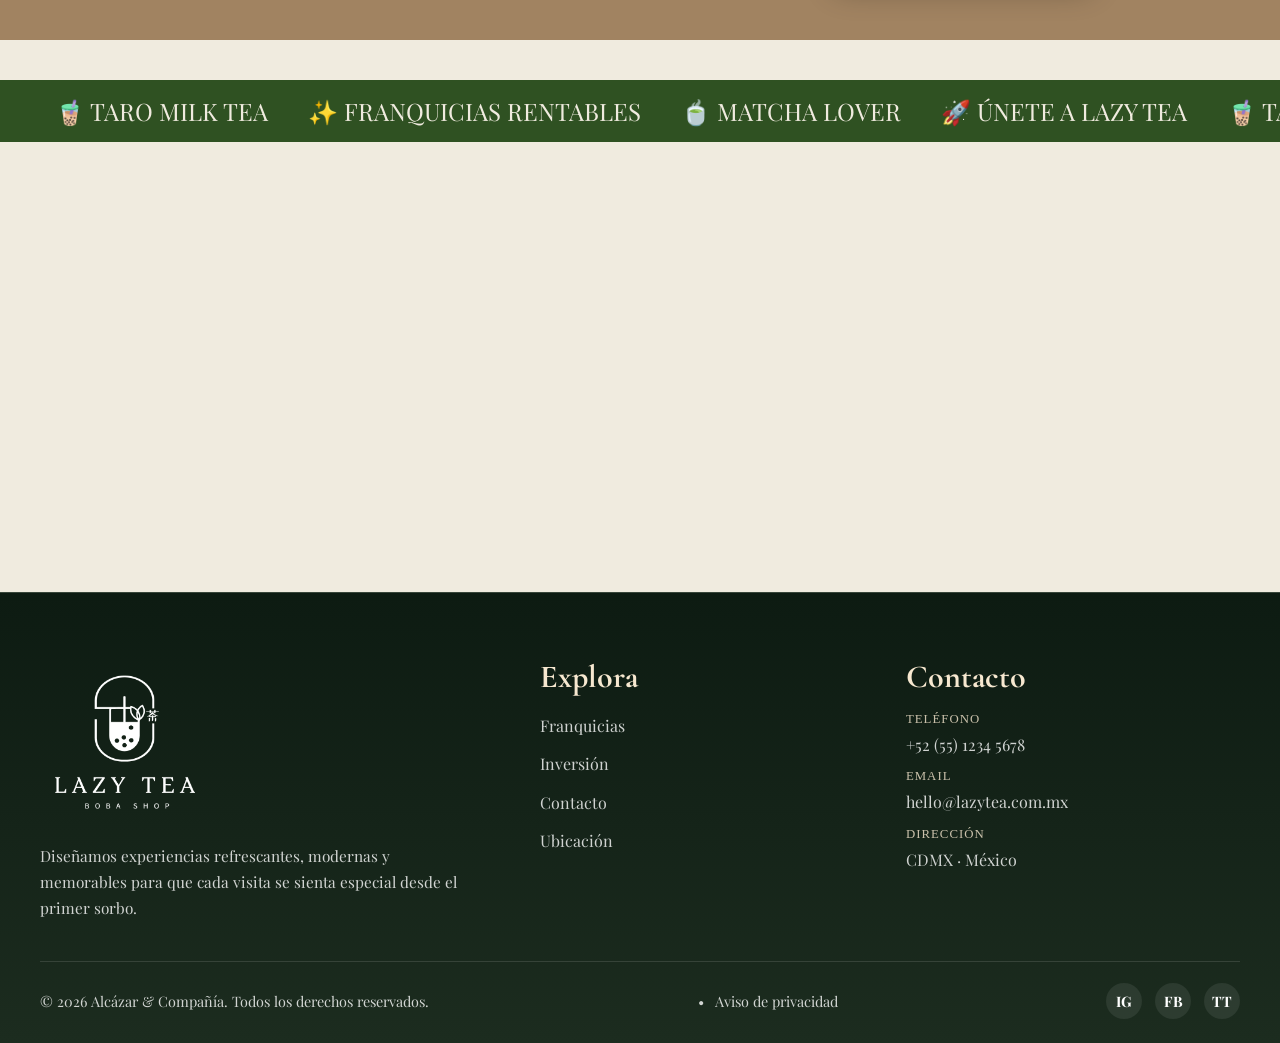
==== commit 85c7f45a: "Aviso de privacidad | Footer" ====
--- a/index.html
+++ b/index.html
@@ -314,15 +314,76 @@
         </div>
       </section>
       
-      <section class="franchise">
-
-        <div class="franchise__bobas">
-          <img class="bobas" src="./assets/images/background/Bobas.jpg" alt="">
-        </div>
-        
-      </section>
-
-      <footer class="footer"></footer>
+      
+
+      <section class="map">
+        <div class="map__continer">
+          <iframe src="https://www.google.com/maps/embed?pb=!1m18!1m12!1m3!1d15051.589241017089!2d-99.18497901284178!3d19.41684240000001!2m3!1f0!2f0!3f0!3m2!1i1024!2i768!4f13.1!3m3!1m2!1s0x85d1ff007a23f433%3A0x725e546c547226ae!2sLazy%20Tea%20Boba%20Shop!5e0!3m2!1ses!2smx!4v1790274438925!5m2!1ses!2smx" width="600" height="450" style="border:0;" allowfullscreen="" loading="lazy" referrerpolicy="strict-origin-when-cross-origin"></iframe>
+        </div>
+      </section>
+
+    
+
+
+      <footer class="footer">
+        <div class="footer__content">
+          <div class="footer__top">
+            <div class="footer__brand">
+              <img
+                class="footer__logo"
+                src="./assets/icon/Logo BCO.png"
+                alt="Lazy Tea Boba Shop"
+              />
+              <p>
+                Diseñamos experiencias refrescantes, modernas y memorables para
+                que cada visita se sienta especial desde el primer sorbo.
+              </p>
+            </div>
+
+            <div class="footer__links">
+              <h4>Explora</h4>
+              <ul>
+                <li><a href="#formulario">Franquicias</a></li>
+                <li><a href="#formulario">Inversión</a></li>
+                <li><a href="#formulario">Contacto</a></li>
+                <li><a href="#formulario">Ubicación</a></li>
+              </ul>
+            </div>
+
+            <div class="footer__contact">
+              <h4>Contacto</h4>
+              <ul>
+                <li>
+                  <span>Teléfono</span>
+                  <a href="tel:+525512345678">+52 (55) 1234 5678</a>
+                </li>
+                <li>
+                  <span>Email</span>
+                  <a href="mailto:hello@lazytea.com.mx">hello@lazytea.com.mx</a>
+                </li>
+                <li>
+                  <span>Dirección</span>
+                  <p>CDMX · México</p>
+                </li>
+              </ul>
+            </div>
+          </div>
+
+          <div class="footer__bottom">
+            <p>© 2026 Alcázar & Compañía. Todos los derechos reservados.</p>
+            <div class="footer__legal">
+              <span>•</span>
+              <a href="https://alcazar.com.mx/aviso-de-privacidad/" target="_blank">Aviso de privacidad</a>
+              
+            </div>
+            <div class="footer__social" aria-label="Redes sociales">
+              <a href="#" aria-label="Instagram">IG</a>
+              <a href="#" aria-label="Facebook">FB</a>
+              <a href="#" aria-label="TikTok">TT</a>
+            </div>
+          </div>
+        </div>
+      </footer>
     </div>
   </body>
 </html>
--- a/styles/style.css
+++ b/styles/style.css
@@ -10,3 +10,5 @@
 @import url(./blocks/video.css);
 @import url(./blocks/marquee.css);
 @import url(./blocks/franchise.css);
+@import url(./blocks/footer.css);
+@import url(./blocks/maps.css);
--- a/styles/style.css
+++ b/styles/style.css
@@ -10,3 +10,5 @@
 @import url(./blocks/video.css);
 @import url(./blocks/marquee.css);
 @import url(./blocks/franchise.css);
+@import url(./blocks/footer.css);
+@import url(./blocks/maps.css);
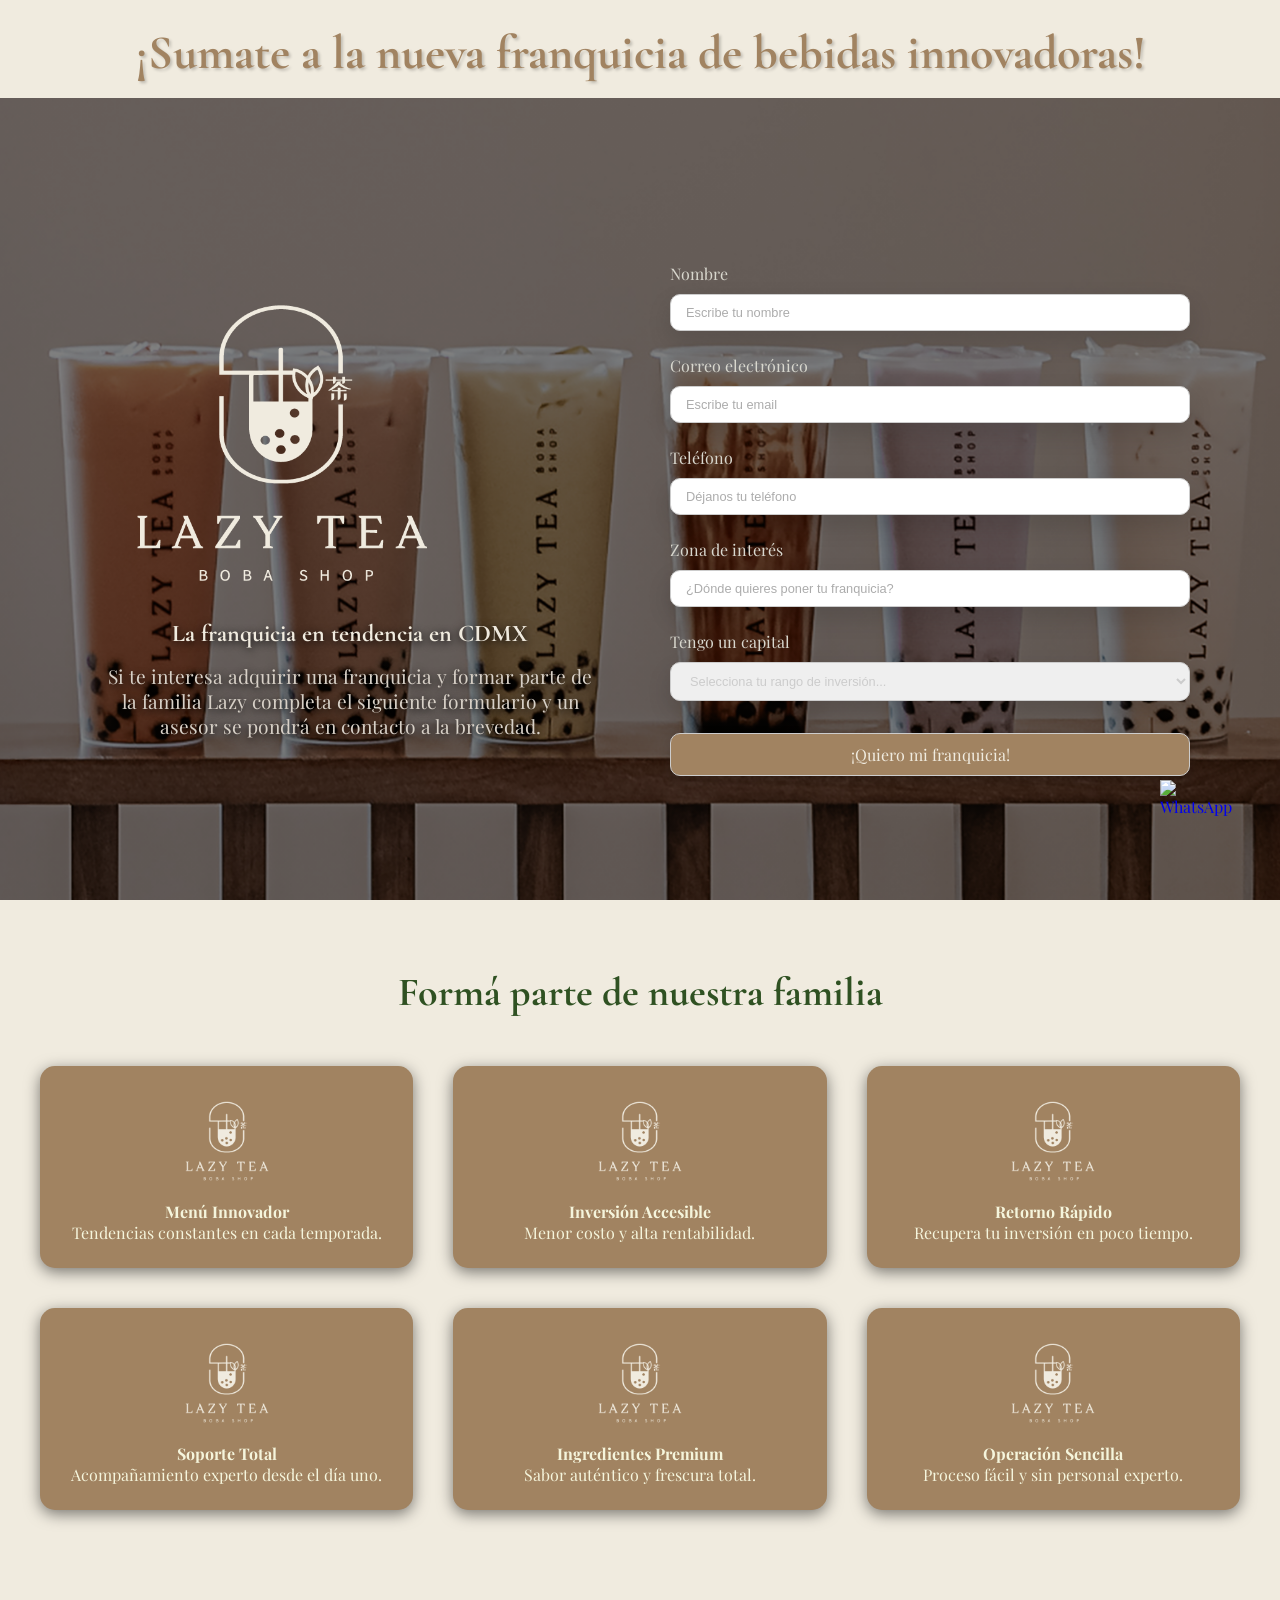
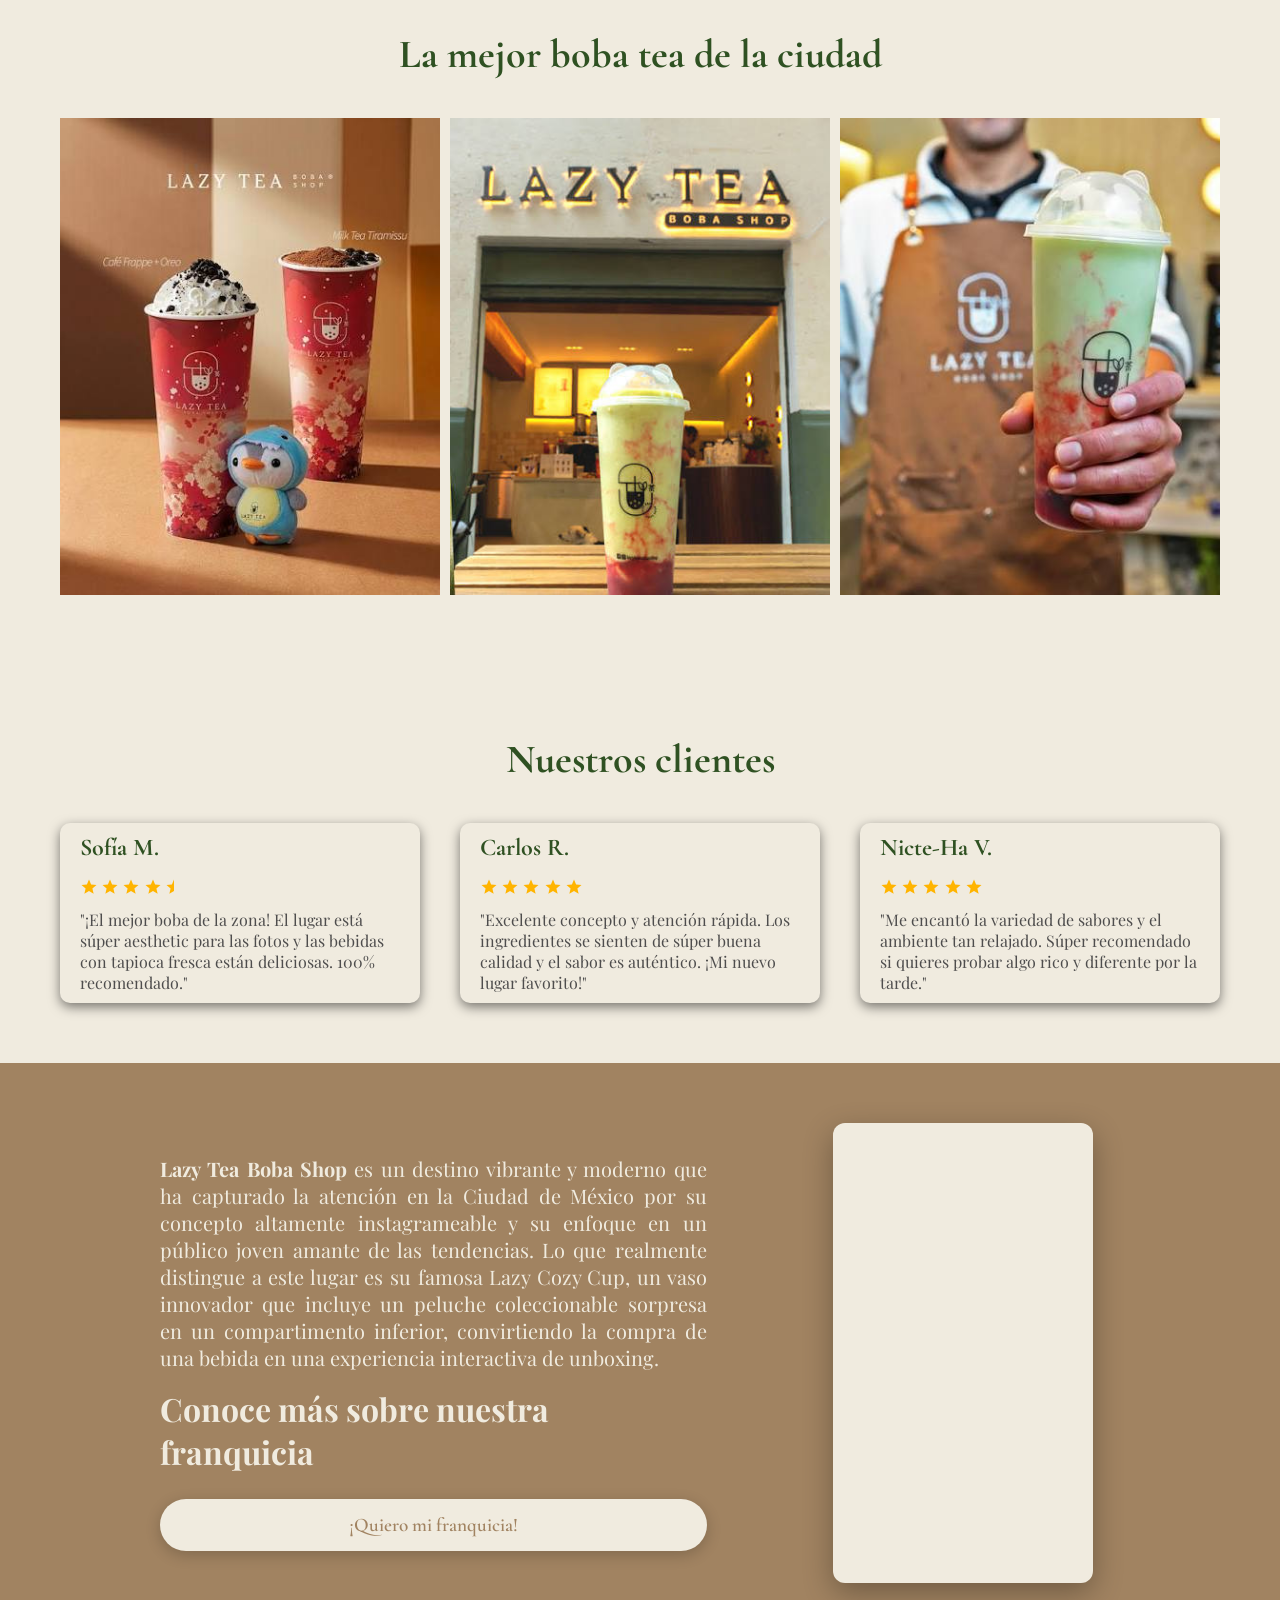
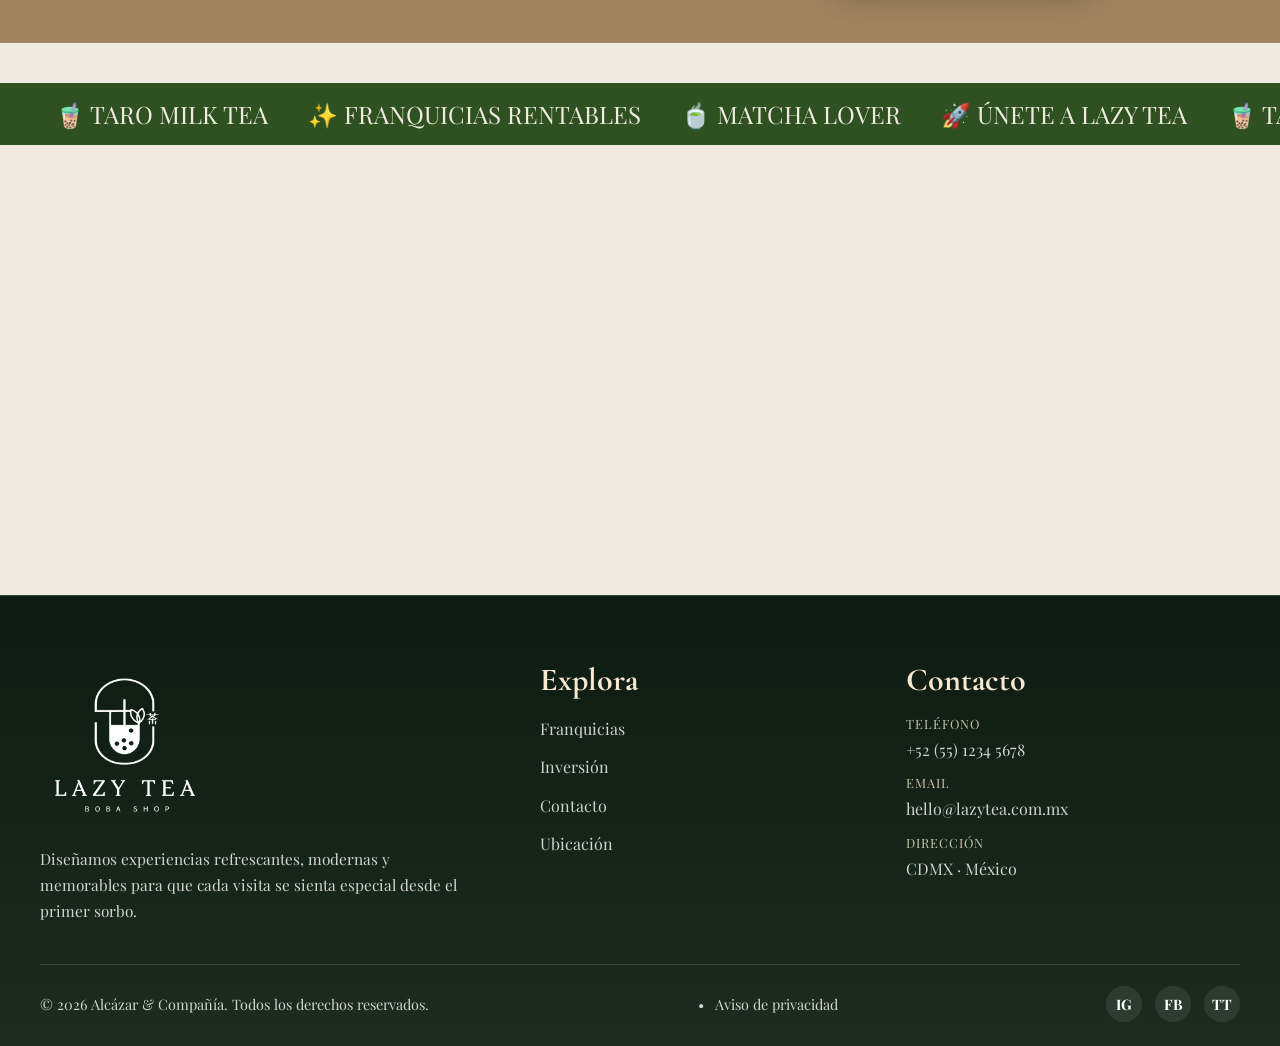
==== commit 30256013: "Whatsapp y Responsive" ====
--- a/index.html
+++ b/index.html
@@ -19,6 +19,17 @@
     <link rel="stylesheet" href="./styles/style.css">
 </head>
 <body>
+
+  <div class="icon__whatsapp">
+  <a href="https://wa.me/525552640888?text=Hola,%20me%20interesa%20adquirir%20una%20franquicia%20de%20Lazy%20Tea." 
+   class="whatsapp-float" 
+   target="_blank" 
+   rel="noopener noreferrer"
+   aria-label="Chat de WhatsApp">
+   <img src="https://upload.wikimedia.org/wikipedia/commons/6/6b/WhatsApp.svg" alt="WhatsApp">
+   </div>
+   
+</a>
     <div class="container">
       <header class="header">
         <h2 class="header__title">
--- a/styles/style.css
+++ b/styles/style.css
@@ -12,3 +12,259 @@
 @import url(./blocks/franchise.css);
 @import url(./blocks/footer.css);
 @import url(./blocks/maps.css);
+
+* {
+    box-sizing: border-box;
+}
+
+html {
+    scroll-behavior: smooth;
+}
+
+body {
+    margin: 0;
+    background-color: var(--color-bg);
+    font-family: var(--font-principal);
+}
+
+img {
+    max-width: 100%;
+    display: block;
+}
+
+.container {
+    width: 100%;
+    overflow-x: hidden;
+}
+
+.whatsapp-float img {
+    position: fixed;
+    width: 80px;
+    height: 80px;
+    bottom: 40px;          /* Separación desde la parte inferior */
+    right: 40px; 
+    z-index: 1000; 
+    transition: all 0.3s ease;
+}
+
+/* Efecto hover (cuando pasan el cursor por encima) */
+.whatsapp-float img:hover {
+    transform: scale(1.1); /* Crece ligeramente de tamaño */
+}
+
+
+@media (max-width: 767px) {
+    .header__title {
+        font-size: 2.5rem;
+        line-height: 1.1;
+        padding: 0 1rem;
+    }
+
+    .hero-section {
+        padding: 32px 16px;
+        background-attachment: scroll;
+        min-height: auto;
+    }
+
+    .hero-section__container {
+        grid-template-columns: 1fr;
+        gap: 24px;
+    }
+
+    .hero-section__info {
+        padding: 0;
+    }
+
+    .hero-section__logo {
+        width: 11rem;
+        height: 11rem;
+        margin: 0 auto;
+    }
+
+    .hero-section__title {
+        font-size: 2.3rem;
+    }
+
+    .hero-section__description {
+        font-size: 1rem;
+        line-height: 1.7;
+    }
+
+    .form-section__form {
+        margin-top: 0;
+    }
+
+    .form__group {
+        margin-bottom: 1rem;
+    }
+
+    .features {
+        padding: 40px 16px;
+    }
+
+    .features__content {
+        grid-template-columns: 1fr;
+        gap: 20px;
+    }
+
+    .features__title,
+    .reviews__title,
+    .content__title {
+        font-size: 2.2rem;
+    }
+
+    .content {
+        padding: 40px 16px;
+    }
+
+    .content__gallery {
+        grid-template-columns: 1fr;
+        gap: 16px;
+    }
+
+    .reviews {
+        padding: 40px 16px;
+    }
+
+    .reviews__content {
+        grid-template-columns: 1fr;
+        gap: 20px;
+    }
+
+    .reviews__card {
+        padding: 18px 16px;
+    }
+
+    .video {
+        padding: 40px 0;
+    }
+
+    .video__background {
+        grid-template-columns: 1fr;
+        gap: 20px;
+        padding: 0 16px;
+    }
+
+    .video__title-container {
+        padding-right: 0;
+        text-align: center;
+    }
+
+    .video__title-container h4,
+    .video__container-description {
+        text-align: center;
+    }
+
+    .video__container {
+        max-width: 100%;
+        height: 300px;
+    }
+
+    .btn-franchise {
+        width: 100%;
+        text-align: center;
+    }
+
+    .marquee {
+        margin-top: 20px;
+        padding: 12px 0;
+    }
+
+    .marquee__content {
+        font-size: 1rem;
+        gap: 20px;
+        padding-left: 20px;
+    }
+
+    .map__continer {
+        height: 320px;
+    }
+
+    .footer {
+        padding: 3rem 1rem 1.25rem;
+    }
+
+    .footer__top {
+        grid-template-columns: 1fr;
+        gap: 1.5rem;
+    }
+
+    .footer__bottom {
+        flex-direction: column;
+        text-align: center;
+    }
+}
+
+@media (min-width: 768px) and (max-width: 1023px) {
+    .header__title {
+        font-size: 2.8rem;
+    }
+
+    .hero-section {
+        padding: 40px 24px;
+    }
+
+    .hero-section__container {
+        grid-template-columns: 1fr;
+        gap: 28px;
+        max-width: 700px;
+    }
+
+    .hero-section__logo {
+        width: 16rem;
+        height: 16rem;
+    }
+
+    .features__content {
+        grid-template-columns: repeat(2, minmax(0, 1fr));
+    }
+
+    .content__gallery {
+        grid-template-columns: repeat(2, minmax(0, 1fr));
+    }
+
+    .reviews__content {
+        grid-template-columns: repeat(2, minmax(0, 1fr));
+    }
+
+    .video__background {
+        grid-template-columns: 1fr;
+        gap: 24px;
+    }
+
+    .video__title-container {
+        padding-right: 0;
+    }
+
+    .video__container {
+        max-width: 420px;
+        height: 360px;
+    }
+
+    .footer__top {
+        grid-template-columns: repeat(2, minmax(0, 1fr));
+    }
+
+    .footer__bottom {
+        flex-wrap: wrap;
+        justify-content: center;
+    }
+}
+
+@media (min-width: 1024px) {
+    .features__content {
+        grid-template-columns: repeat(3, minmax(0, 1fr));
+    }
+
+    .content__gallery {
+        grid-template-columns: repeat(3, minmax(0, 1fr));
+    }
+
+    .reviews__content {
+        grid-template-columns: repeat(3, minmax(0, 1fr));
+    }
+
+    .footer__top {
+        grid-template-columns: 1.4fr 1fr 1fr;
+    }
+}
--- a/styles/style.css
+++ b/styles/style.css
@@ -12,3 +12,259 @@
 @import url(./blocks/franchise.css);
 @import url(./blocks/footer.css);
 @import url(./blocks/maps.css);
+
+* {
+    box-sizing: border-box;
+}
+
+html {
+    scroll-behavior: smooth;
+}
+
+body {
+    margin: 0;
+    background-color: var(--color-bg);
+    font-family: var(--font-principal);
+}
+
+img {
+    max-width: 100%;
+    display: block;
+}
+
+.container {
+    width: 100%;
+    overflow-x: hidden;
+}
+
+.whatsapp-float img {
+    position: fixed;
+    width: 80px;
+    height: 80px;
+    bottom: 40px;          /* Separación desde la parte inferior */
+    right: 40px; 
+    z-index: 1000; 
+    transition: all 0.3s ease;
+}
+
+/* Efecto hover (cuando pasan el cursor por encima) */
+.whatsapp-float img:hover {
+    transform: scale(1.1); /* Crece ligeramente de tamaño */
+}
+
+
+@media (max-width: 767px) {
+    .header__title {
+        font-size: 2.5rem;
+        line-height: 1.1;
+        padding: 0 1rem;
+    }
+
+    .hero-section {
+        padding: 32px 16px;
+        background-attachment: scroll;
+        min-height: auto;
+    }
+
+    .hero-section__container {
+        grid-template-columns: 1fr;
+        gap: 24px;
+    }
+
+    .hero-section__info {
+        padding: 0;
+    }
+
+    .hero-section__logo {
+        width: 11rem;
+        height: 11rem;
+        margin: 0 auto;
+    }
+
+    .hero-section__title {
+        font-size: 2.3rem;
+    }
+
+    .hero-section__description {
+        font-size: 1rem;
+        line-height: 1.7;
+    }
+
+    .form-section__form {
+        margin-top: 0;
+    }
+
+    .form__group {
+        margin-bottom: 1rem;
+    }
+
+    .features {
+        padding: 40px 16px;
+    }
+
+    .features__content {
+        grid-template-columns: 1fr;
+        gap: 20px;
+    }
+
+    .features__title,
+    .reviews__title,
+    .content__title {
+        font-size: 2.2rem;
+    }
+
+    .content {
+        padding: 40px 16px;
+    }
+
+    .content__gallery {
+        grid-template-columns: 1fr;
+        gap: 16px;
+    }
+
+    .reviews {
+        padding: 40px 16px;
+    }
+
+    .reviews__content {
+        grid-template-columns: 1fr;
+        gap: 20px;
+    }
+
+    .reviews__card {
+        padding: 18px 16px;
+    }
+
+    .video {
+        padding: 40px 0;
+    }
+
+    .video__background {
+        grid-template-columns: 1fr;
+        gap: 20px;
+        padding: 0 16px;
+    }
+
+    .video__title-container {
+        padding-right: 0;
+        text-align: center;
+    }
+
+    .video__title-container h4,
+    .video__container-description {
+        text-align: center;
+    }
+
+    .video__container {
+        max-width: 100%;
+        height: 300px;
+    }
+
+    .btn-franchise {
+        width: 100%;
+        text-align: center;
+    }
+
+    .marquee {
+        margin-top: 20px;
+        padding: 12px 0;
+    }
+
+    .marquee__content {
+        font-size: 1rem;
+        gap: 20px;
+        padding-left: 20px;
+    }
+
+    .map__continer {
+        height: 320px;
+    }
+
+    .footer {
+        padding: 3rem 1rem 1.25rem;
+    }
+
+    .footer__top {
+        grid-template-columns: 1fr;
+        gap: 1.5rem;
+    }
+
+    .footer__bottom {
+        flex-direction: column;
+        text-align: center;
+    }
+}
+
+@media (min-width: 768px) and (max-width: 1023px) {
+    .header__title {
+        font-size: 2.8rem;
+    }
+
+    .hero-section {
+        padding: 40px 24px;
+    }
+
+    .hero-section__container {
+        grid-template-columns: 1fr;
+        gap: 28px;
+        max-width: 700px;
+    }
+
+    .hero-section__logo {
+        width: 16rem;
+        height: 16rem;
+    }
+
+    .features__content {
+        grid-template-columns: repeat(2, minmax(0, 1fr));
+    }
+
+    .content__gallery {
+        grid-template-columns: repeat(2, minmax(0, 1fr));
+    }
+
+    .reviews__content {
+        grid-template-columns: repeat(2, minmax(0, 1fr));
+    }
+
+    .video__background {
+        grid-template-columns: 1fr;
+        gap: 24px;
+    }
+
+    .video__title-container {
+        padding-right: 0;
+    }
+
+    .video__container {
+        max-width: 420px;
+        height: 360px;
+    }
+
+    .footer__top {
+        grid-template-columns: repeat(2, minmax(0, 1fr));
+    }
+
+    .footer__bottom {
+        flex-wrap: wrap;
+        justify-content: center;
+    }
+}
+
+@media (min-width: 1024px) {
+    .features__content {
+        grid-template-columns: repeat(3, minmax(0, 1fr));
+    }
+
+    .content__gallery {
+        grid-template-columns: repeat(3, minmax(0, 1fr));
+    }
+
+    .reviews__content {
+        grid-template-columns: repeat(3, minmax(0, 1fr));
+    }
+
+    .footer__top {
+        grid-template-columns: 1.4fr 1fr 1fr;
+    }
+}
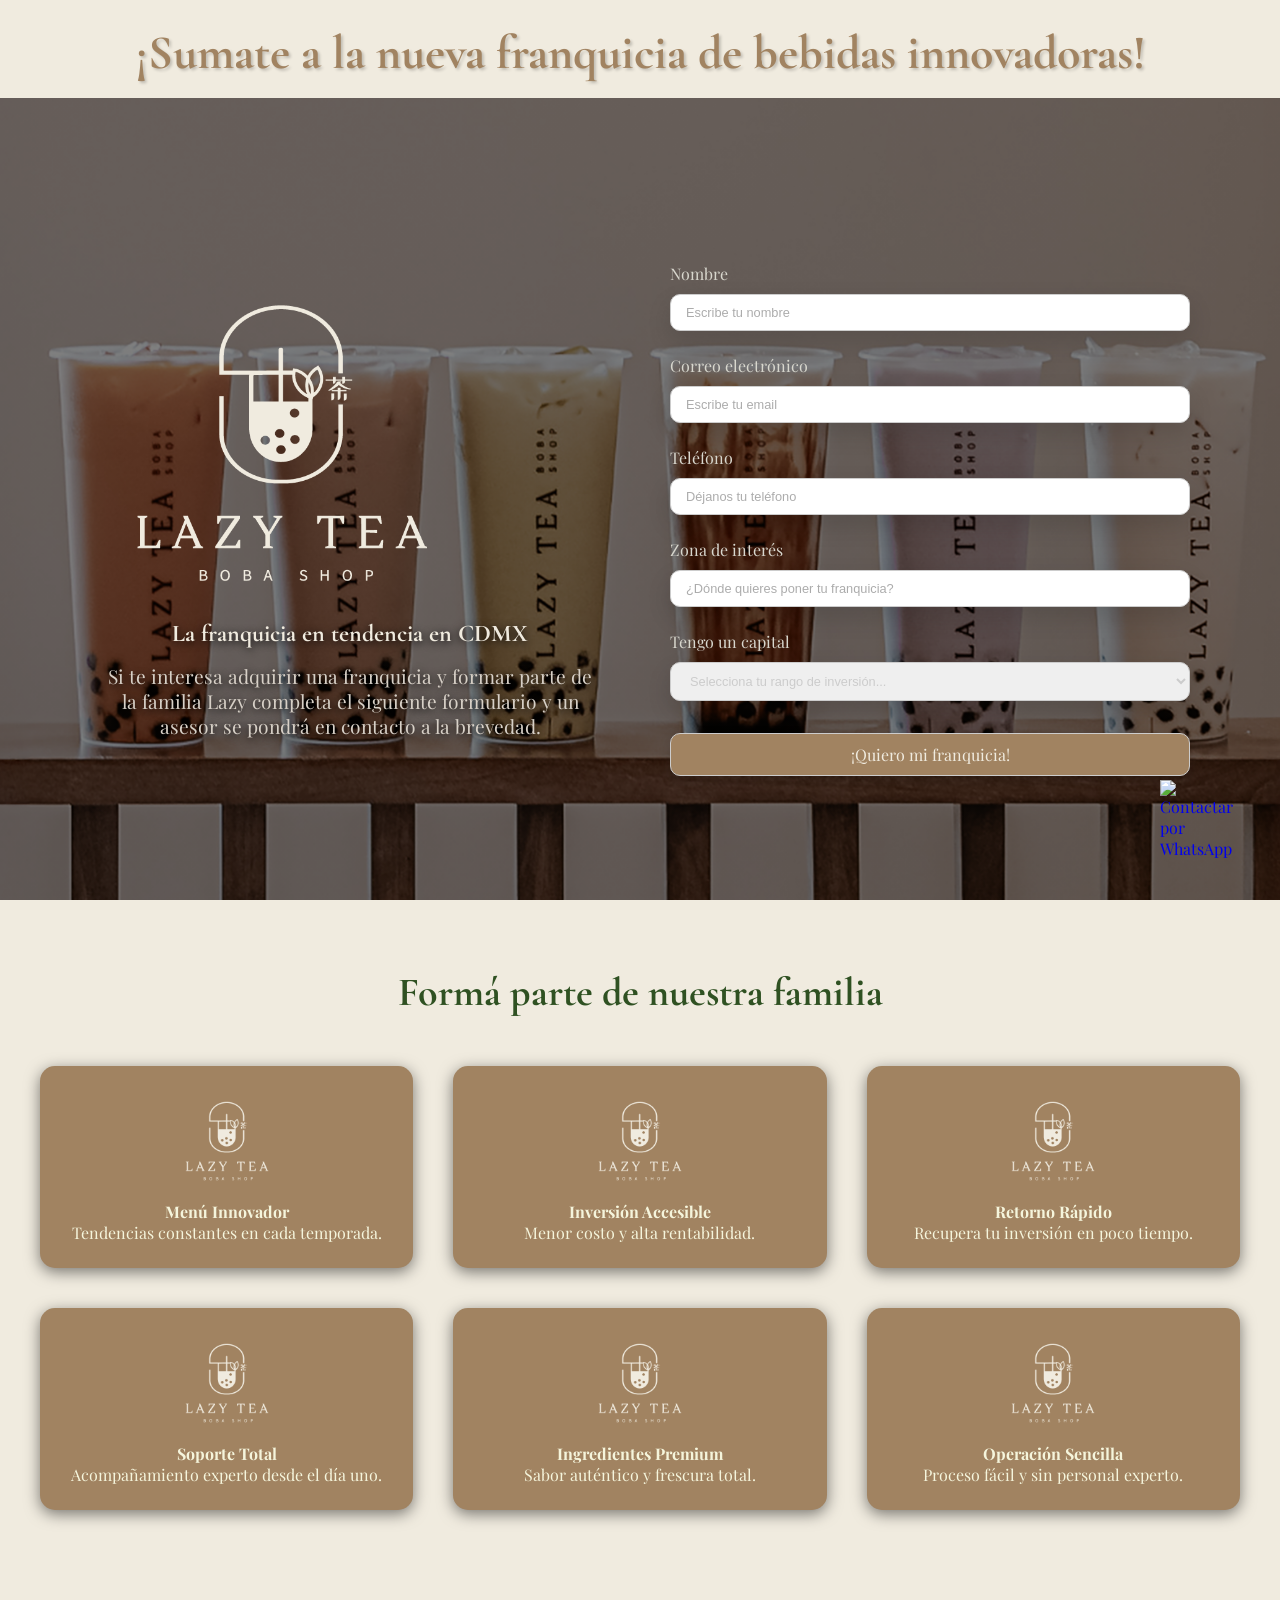
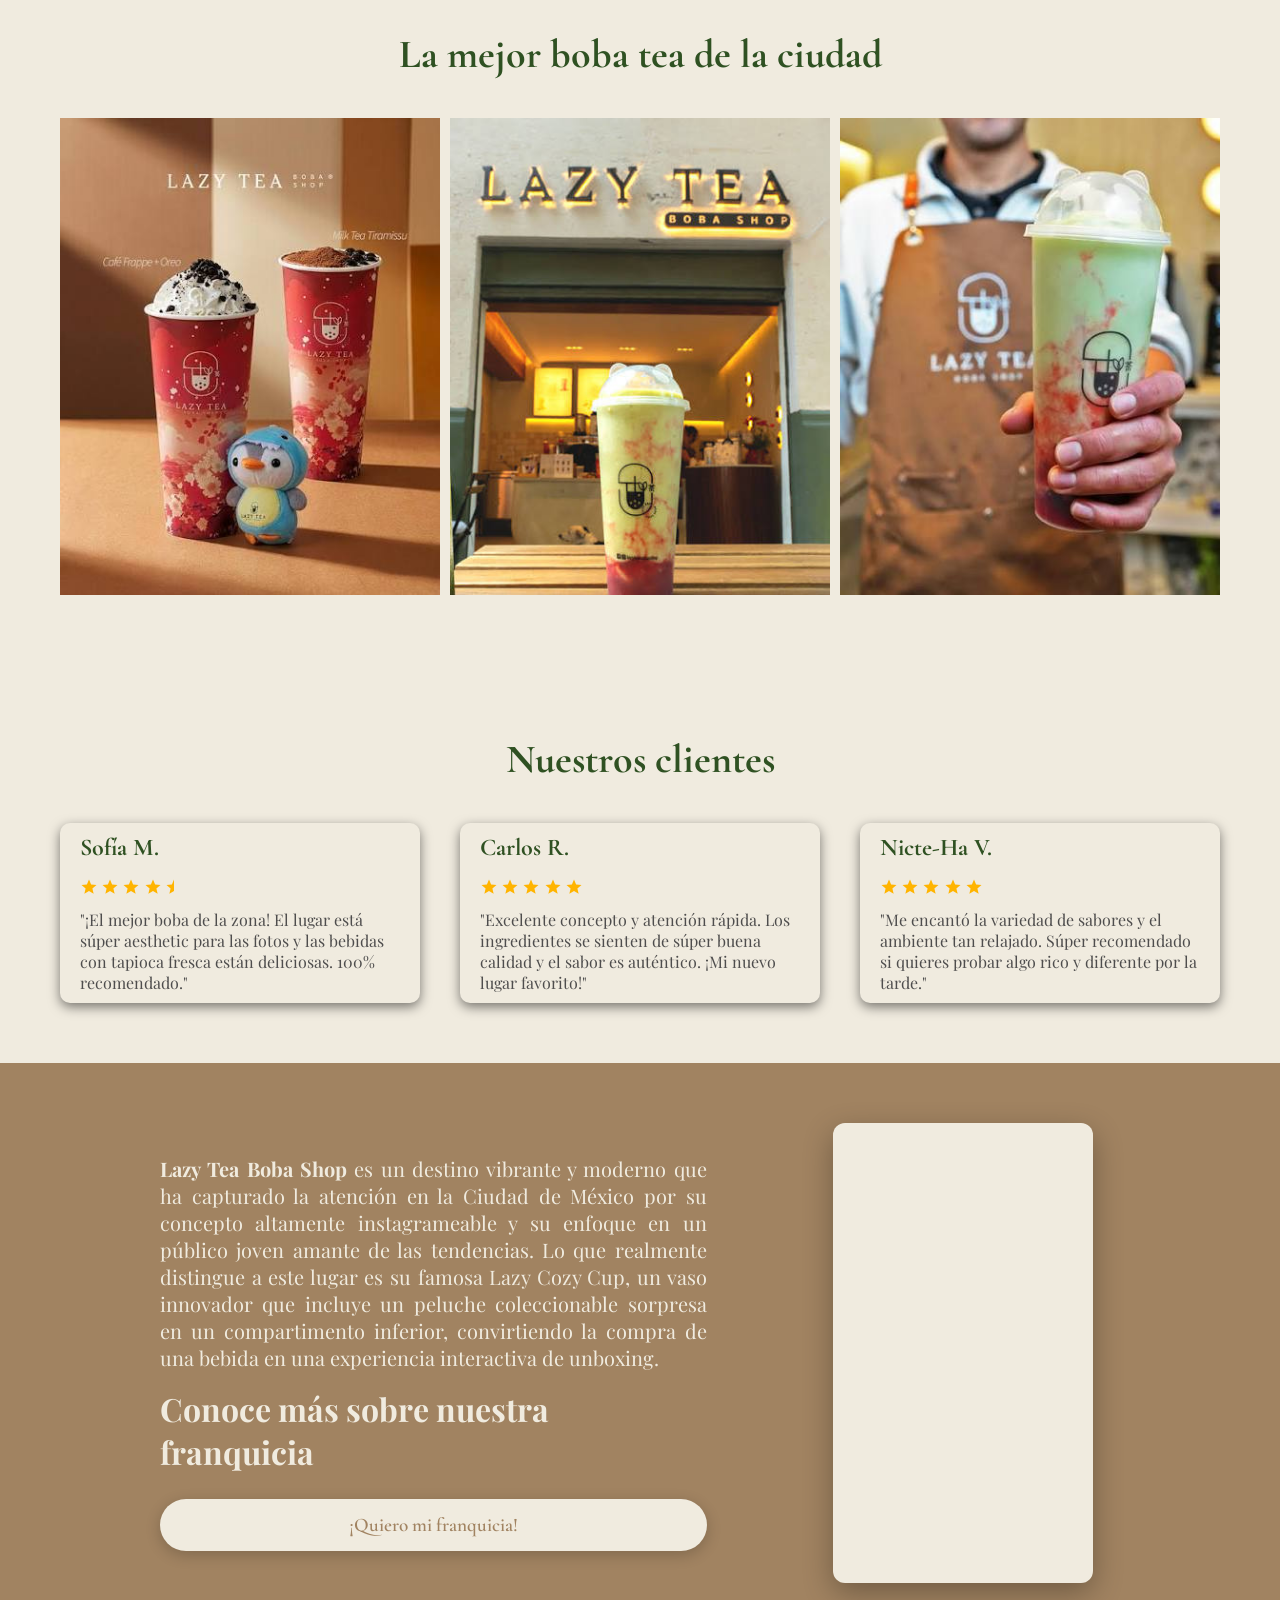
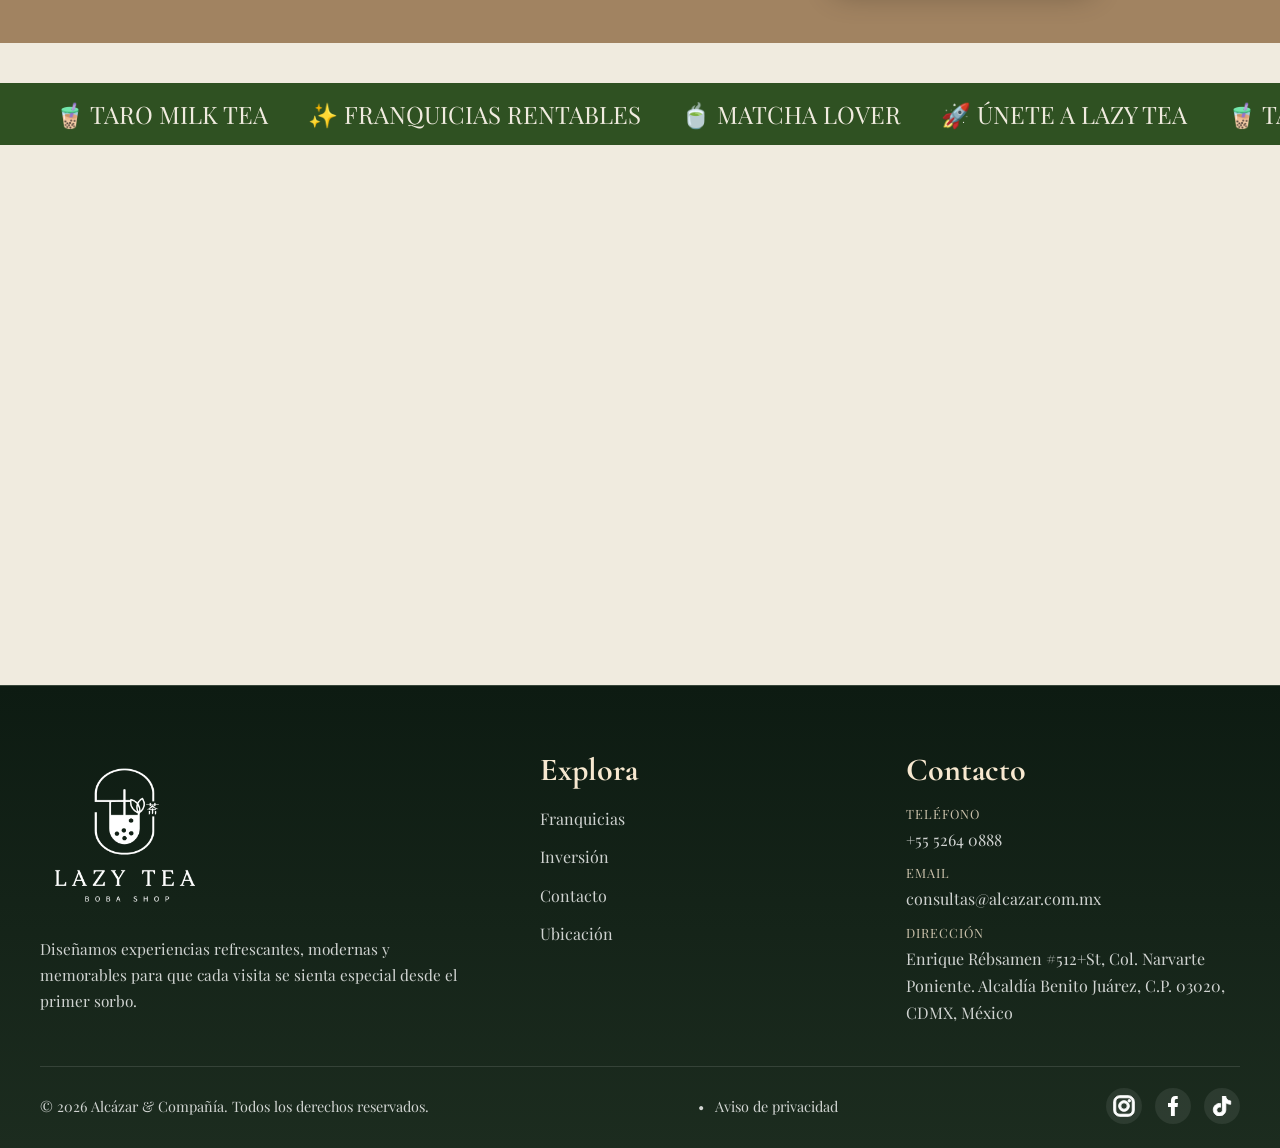
==== commit 8ab2f0fd: "Add btn-WhatsApp Float Icon" ====
--- a/index.html
+++ b/index.html
@@ -21,13 +21,11 @@
 <body>
 
   <div class="icon__whatsapp">
-  <a href="https://wa.me/525552640888?text=Hola,%20me%20interesa%20adquirir%20una%20franquicia%20de%20Lazy%20Tea." 
-   class="whatsapp-float" 
-   target="_blank" 
-   rel="noopener noreferrer"
-   aria-label="Chat de WhatsApp">
-   <img src="https://upload.wikimedia.org/wikipedia/commons/6/6b/WhatsApp.svg" alt="WhatsApp">
-   </div>
+   <a href="https://wa.me/5215552640888?text=Hola,%20me%20interesa%20tener%20una%20franquicia%20de%20Lazy%20Tea%20Boba %20Shop." class="whatsapp-float" target="_blank">
+    <img src="https://upload.wikimedia.org/wikipedia/commons/6/6b/WhatsApp.svg" alt="Contactar por WhatsApp">
+</a>
+
+</div>
    
 </a>
     <div class="container">
@@ -299,7 +297,7 @@
         </div>
       </section>
 
-      <section class="marquee">
+      <section id="ubicacion" class="marquee">
         <div class="marquee__container">
           <div class="marquee__track">
             <div class="marquee__content">
@@ -327,7 +325,7 @@
       
       
 
-      <section class="map">
+      <section  class="map">
         <div class="map__continer">
           <iframe src="https://www.google.com/maps/embed?pb=!1m18!1m12!1m3!1d15051.589241017089!2d-99.18497901284178!3d19.41684240000001!2m3!1f0!2f0!3f0!3m2!1i1024!2i768!4f13.1!3m3!1m2!1s0x85d1ff007a23f433%3A0x725e546c547226ae!2sLazy%20Tea%20Boba%20Shop!5e0!3m2!1ses!2smx!4v1790274438925!5m2!1ses!2smx" width="600" height="450" style="border:0;" allowfullscreen="" loading="lazy" referrerpolicy="strict-origin-when-cross-origin"></iframe>
         </div>
@@ -357,7 +355,7 @@
                 <li><a href="#formulario">Franquicias</a></li>
                 <li><a href="#formulario">Inversión</a></li>
                 <li><a href="#formulario">Contacto</a></li>
-                <li><a href="#formulario">Ubicación</a></li>
+                <li><a href="#ubicacion">Ubicación</a></li>
               </ul>
             </div>
 
@@ -366,15 +364,15 @@
               <ul>
                 <li>
                   <span>Teléfono</span>
-                  <a href="tel:+525512345678">+52 (55) 1234 5678</a>
+                  <a href="tel:+525512345678">+55 5264 0888</a>
                 </li>
                 <li>
                   <span>Email</span>
-                  <a href="mailto:hello@lazytea.com.mx">hello@lazytea.com.mx</a>
+                  <a href="mailto:consultas@alcazar.com.mx">consultas@alcazar.com.mx</a>
                 </li>
                 <li>
                   <span>Dirección</span>
-                  <p>CDMX · México</p>
+                  <p>Enrique Rébsamen #512+St, Col. Narvarte Poniente. Alcaldía Benito Juárez, C.P. 03020, CDMX, México</p>
                 </li>
               </ul>
             </div>
@@ -388,9 +386,9 @@
               
             </div>
             <div class="footer__social" aria-label="Redes sociales">
-              <a href="#" aria-label="Instagram">IG</a>
-              <a href="#" aria-label="Facebook">FB</a>
-              <a href="#" aria-label="TikTok">TT</a>
+              <a href="#" aria-label="Instagram"><svg fill="#ffffff" viewBox="0 0 32 32" xmlns="http://www.w3.org/2000/svg" width="30" stroke="#ffffff"><g id="SVGRepo_bgCarrier" stroke="#ffffff"></g><g id="SVGRepo_tracerCarrier" stroke-linecap="round" stroke-linejoin="round"></g><g id="SVGRepo_iconCarrier"><path d="M20.445 5h-8.891A6.559 6.559 0 0 0 5 11.554v8.891A6.559 6.559 0 0 0 11.554 27h8.891a6.56 6.56 0 0 0 6.554-6.555v-8.891A6.557 6.557 0 0 0 20.445 5zm4.342 15.445a4.343 4.343 0 0 1-4.342 4.342h-8.891a4.341 4.341 0 0 1-4.341-4.342v-8.891a4.34 4.34 0 0 1 4.341-4.341h8.891a4.342 4.342 0 0 1 4.341 4.341l.001 8.891z"></path><path d="M16 10.312c-3.138 0-5.688 2.551-5.688 5.688s2.551 5.688 5.688 5.688 5.688-2.551 5.688-5.688-2.55-5.688-5.688-5.688zm0 9.163a3.475 3.475 0 1 1-.001-6.95 3.475 3.475 0 0 1 .001 6.95zM21.7 8.991a1.363 1.363 0 1 1-1.364 1.364c0-.752.51-1.364 1.364-1.364z"></path></g></svg></a>
+              <a href="#" aria-label="Facebook"><svg viewBox="-5 0 20 20" version="1.1" xmlns="http://www.w3.org/2000/svg" width="20" xmlns:xlink="http://www.w3.org/1999/xlink" fill="#ffffff" stroke="#ffffff"><g id="SVGRepo_bgCarrier" stroke-width="0"></g><g id="SVGRepo_tracerCarrier" stroke-linecap="round" stroke-linejoin="round"></g><g id="SVGRepo_iconCarrier"> <title>facebook [#ffffff]</title> <desc>Created with Sketch.</desc> <defs> </defs> <g id="Page-1" stroke="none" stroke-width="1" fill="none" fill-rule="evenodd"> <g id="Dribbble-Light-Preview" transform="translate(-385.000000, -7399.000000)" fill="#ffffff"> <g id="icons" transform="translate(56.000000, 160.000000)"> <path d="M335.821282,7259 L335.821282,7250 L338.553693,7250 L339,7246 L335.821282,7246 L335.821282,7244.052 C335.821282,7243.022 335.847593,7242 337.286884,7242 L338.744689,7242 L338.744689,7239.14 C338.744689,7239.097 337.492497,7239 336.225687,7239 C333.580004,7239 331.923407,7240.657 331.923407,7243.7 L331.923407,7246 L329,7246 L329,7250 L331.923407,7250 L331.923407,7259 L335.821282,7259 Z" id="facebook-[#ffffff]"> </path> </g> </g> </g> </g></svg></a>
+              <a href="#" aria-label="TikTok"><svg fill="#ffffff" viewBox="0 0 24 24" role="img" xmlns="http://www.w3.org/2000/svg" width="20" stroke="#ffffff"><g id="SVGRepo_bgCarrier" stroke-width="0"></g><g id="SVGRepo_tracerCarrier" stroke-linecap="round" stroke-linejoin="round"></g><g id="SVGRepo_iconCarrier"><title>TikTok icon</title><path d="M12.53.02C13.84 0 15.14.01 16.44 0c.08 1.53.63 3.09 1.75 4.17 1.12 1.11 2.7 1.62 4.24 1.79v4.03c-1.44-.05-2.89-.35-4.2-.97-.57-.26-1.1-.59-1.62-.93-.01 2.92.01 5.84-.02 8.75-.08 1.4-.54 2.79-1.35 3.94-1.31 1.92-3.58 3.17-5.91 3.21-1.43.08-2.86-.31-4.08-1.03-2.02-1.19-3.44-3.37-3.65-5.71-.02-.5-.03-1-.01-1.49.18-1.9 1.12-3.72 2.58-4.96 1.66-1.44 3.98-2.13 6.15-1.72.02 1.48-.04 2.96-.04 4.44-.99-.32-2.15-.23-3.02.37-.63.41-1.11 1.04-1.36 1.75-.21.51-.15 1.07-.14 1.61.24 1.64 1.82 3.02 3.5 2.87 1.12-.01 2.19-.66 2.77-1.61.19-.33.4-.67.41-1.06.1-1.79.06-3.57.07-5.36.01-4.03-.01-8.05.02-12.07z"></path></g></svg></a>
             </div>
           </div>
         </div>
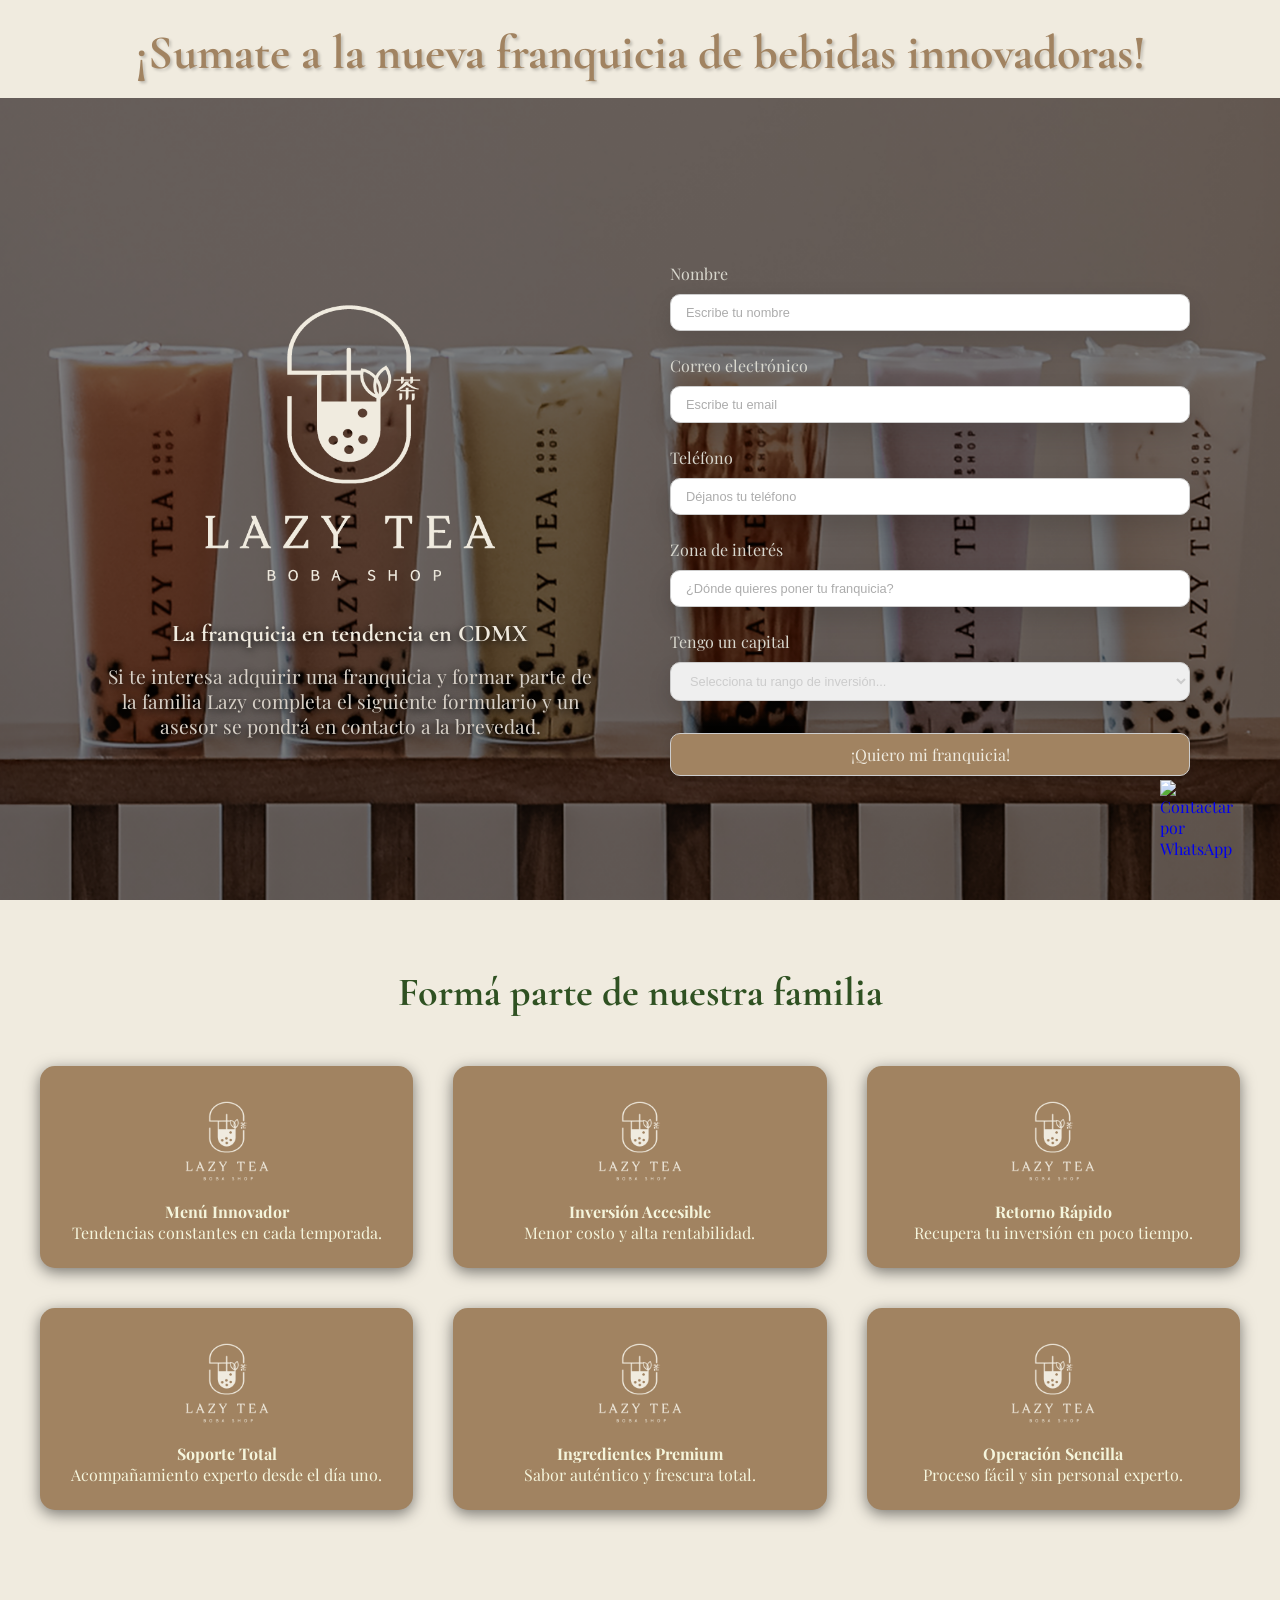
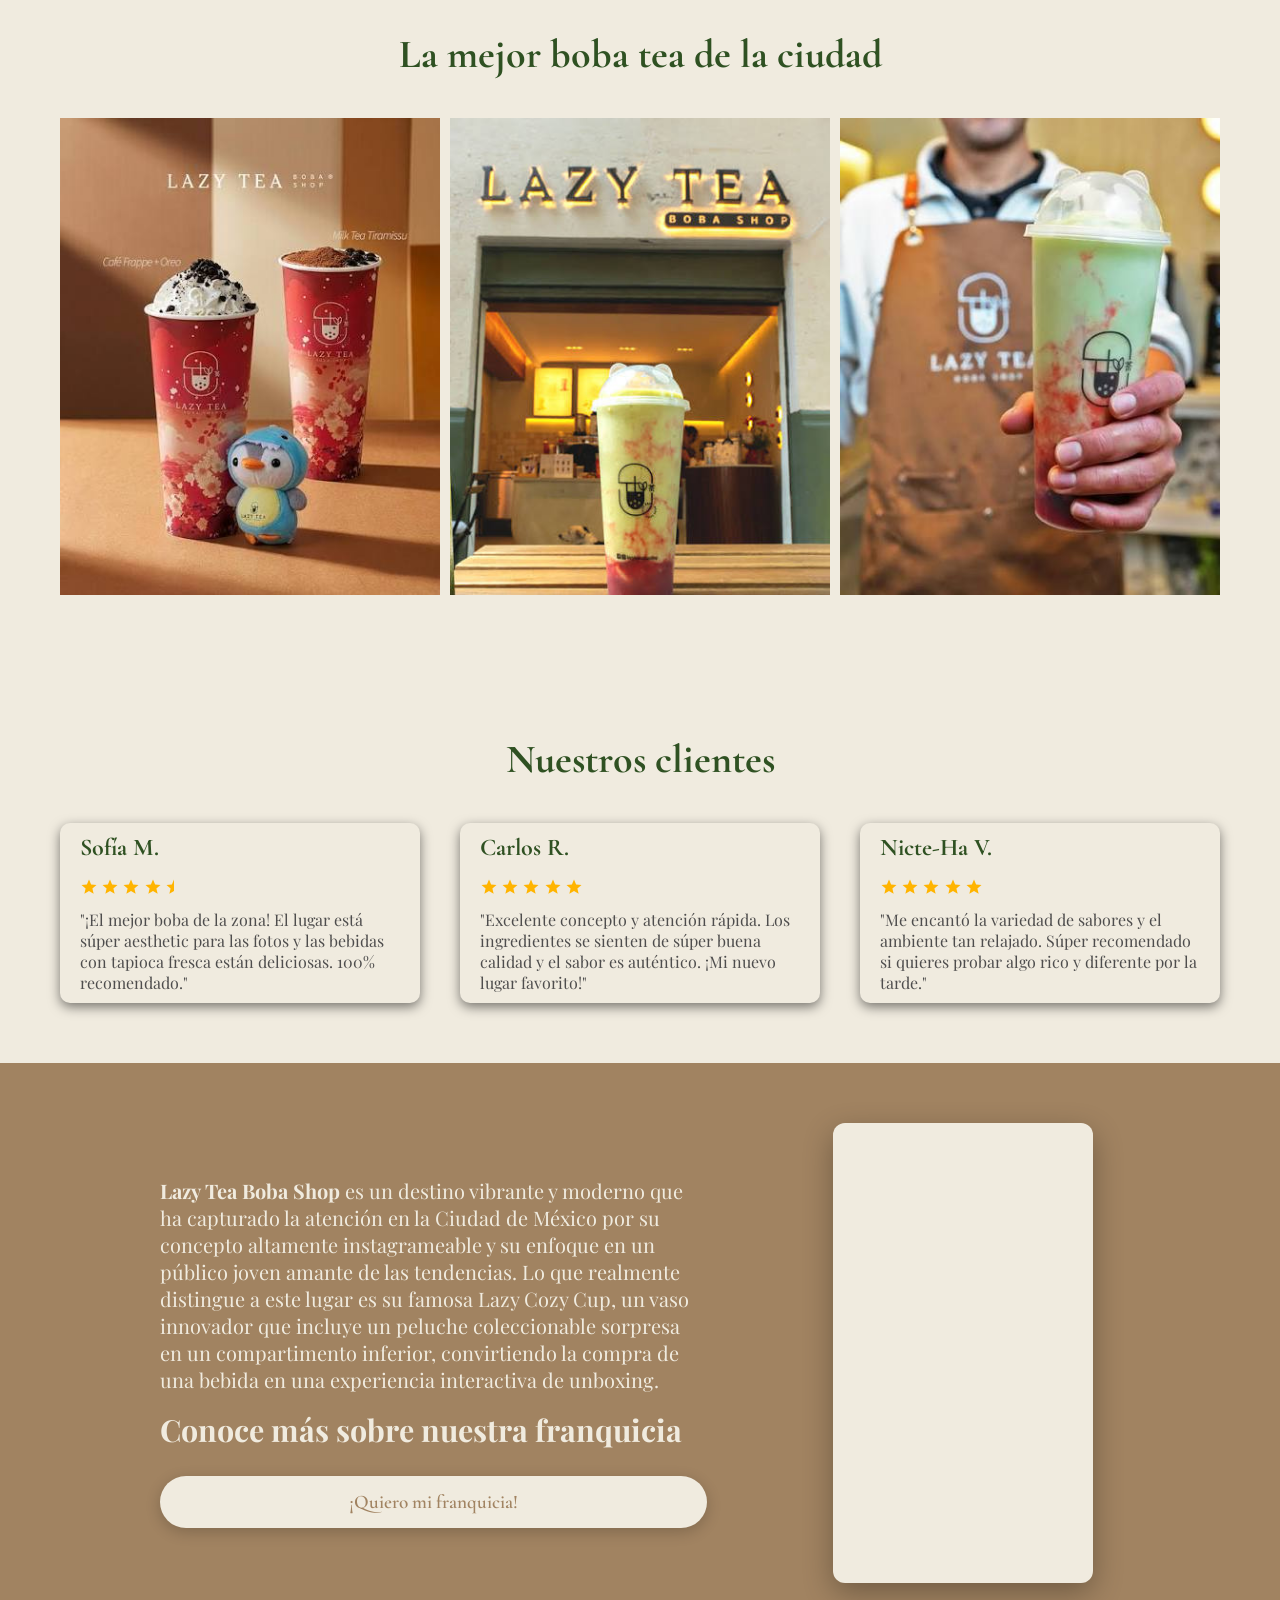
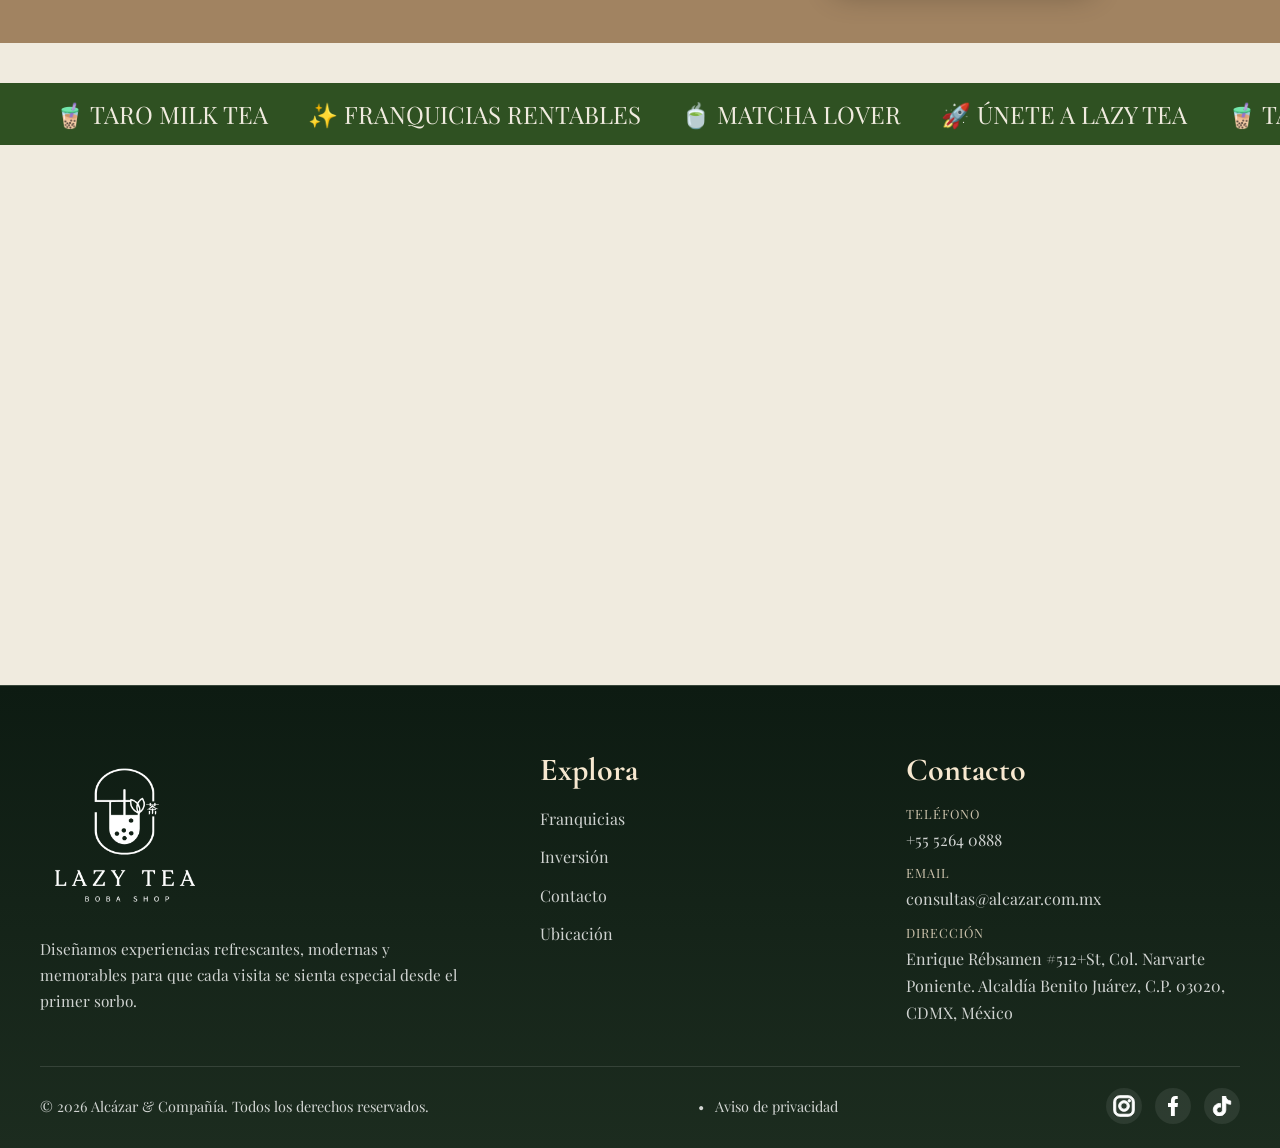
==== commit 42a902c0: "Add new Privacy Notice" ====
--- a/index.html
+++ b/index.html
@@ -382,7 +382,7 @@
             <p>© 2026 Alcázar & Compañía. Todos los derechos reservados.</p>
             <div class="footer__legal">
               <span>•</span>
-              <a href="https://alcazar.com.mx/aviso-de-privacidad/" target="_blank">Aviso de privacidad</a>
+              <a href="aviso-privacidad.html" target="_blank">Aviso de privacidad</a>
               
             </div>
             <div class="footer__social" aria-label="Redes sociales">
--- a/styles/style.css
+++ b/styles/style.css
@@ -12,6 +12,7 @@
 @import url(./blocks/franchise.css);
 @import url(./blocks/footer.css);
 @import url(./blocks/maps.css);
+@import url(./blocks/privacidad.css);
 
 * {
     box-sizing: border-box;
@@ -152,7 +153,7 @@
 
     .video__title-container h4,
     .video__container-description {
-        text-align: center;
+        text-align: justify;
     }
 
     .video__container {
--- a/styles/style.css
+++ b/styles/style.css
@@ -12,6 +12,7 @@
 @import url(./blocks/franchise.css);
 @import url(./blocks/footer.css);
 @import url(./blocks/maps.css);
+@import url(./blocks/privacidad.css);
 
 * {
     box-sizing: border-box;
@@ -152,7 +153,7 @@
 
     .video__title-container h4,
     .video__container-description {
-        text-align: center;
+        text-align: justify;
     }
 
     .video__container {
